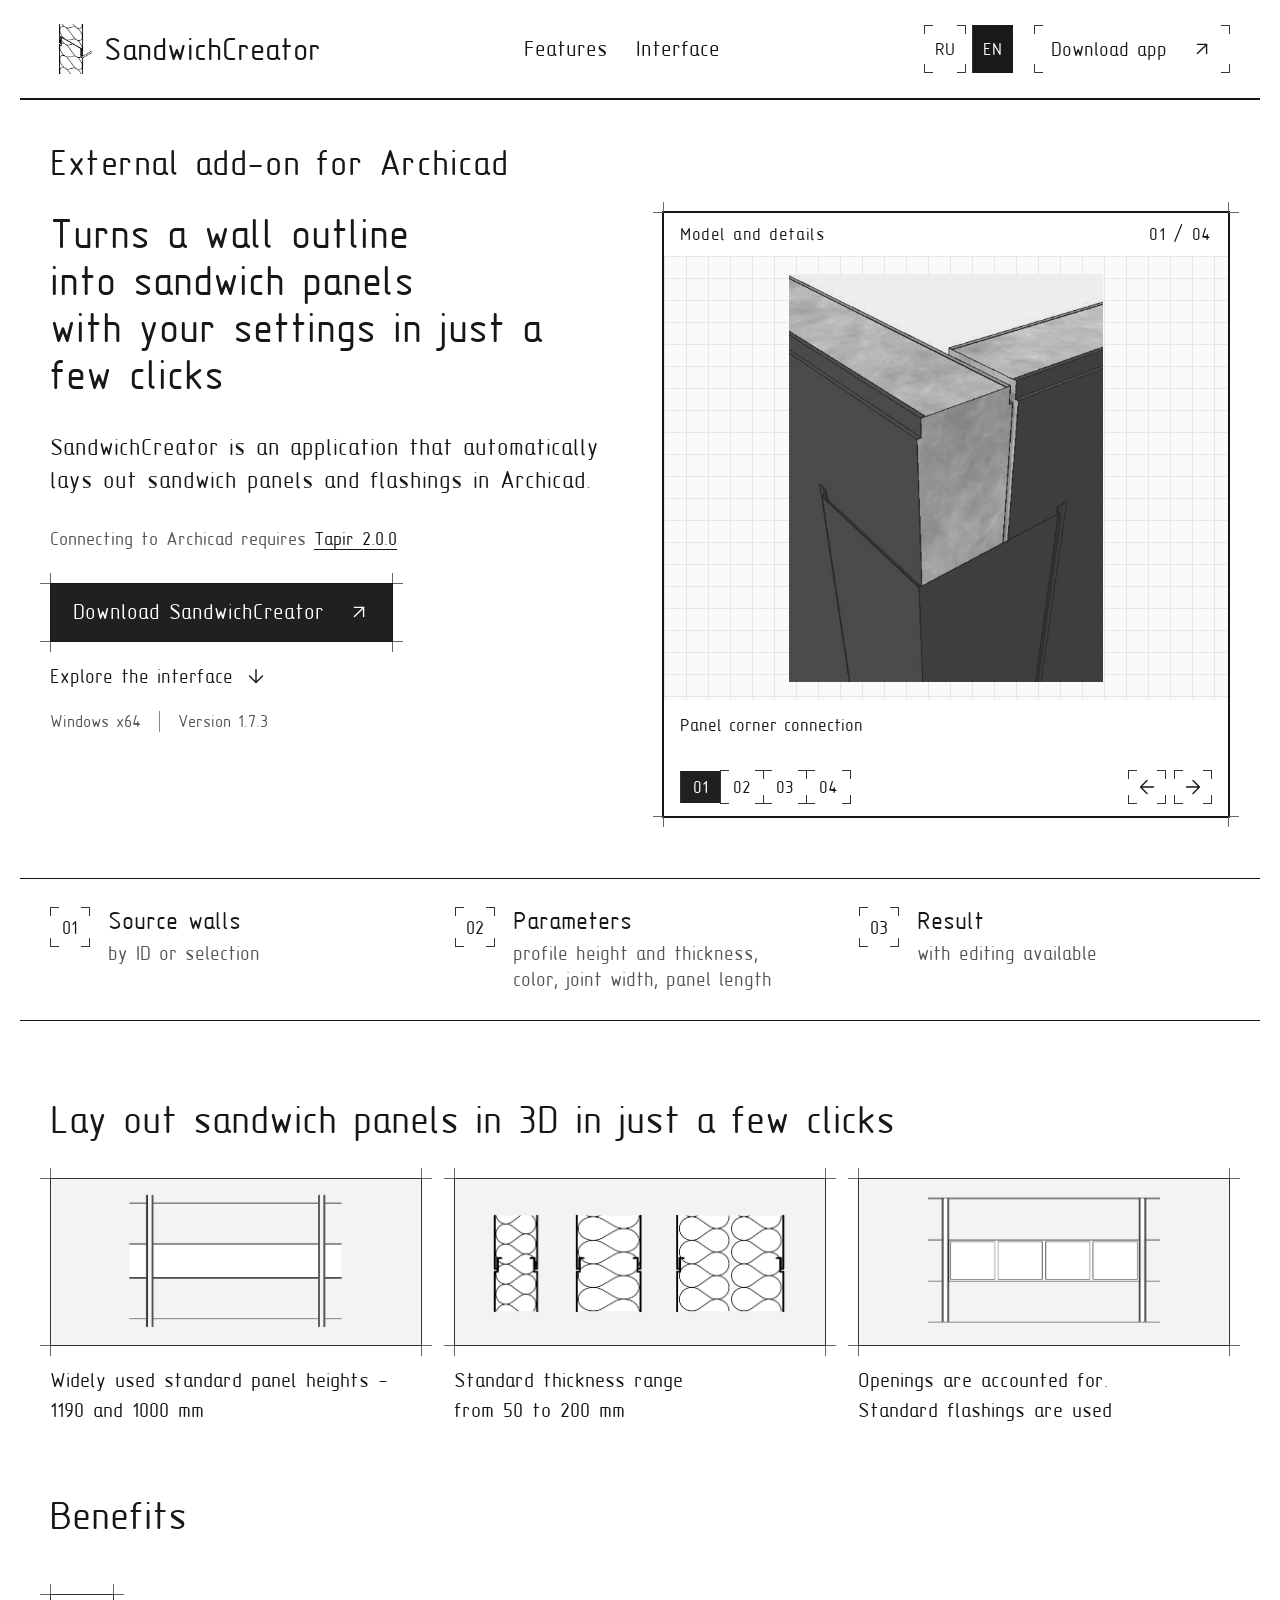
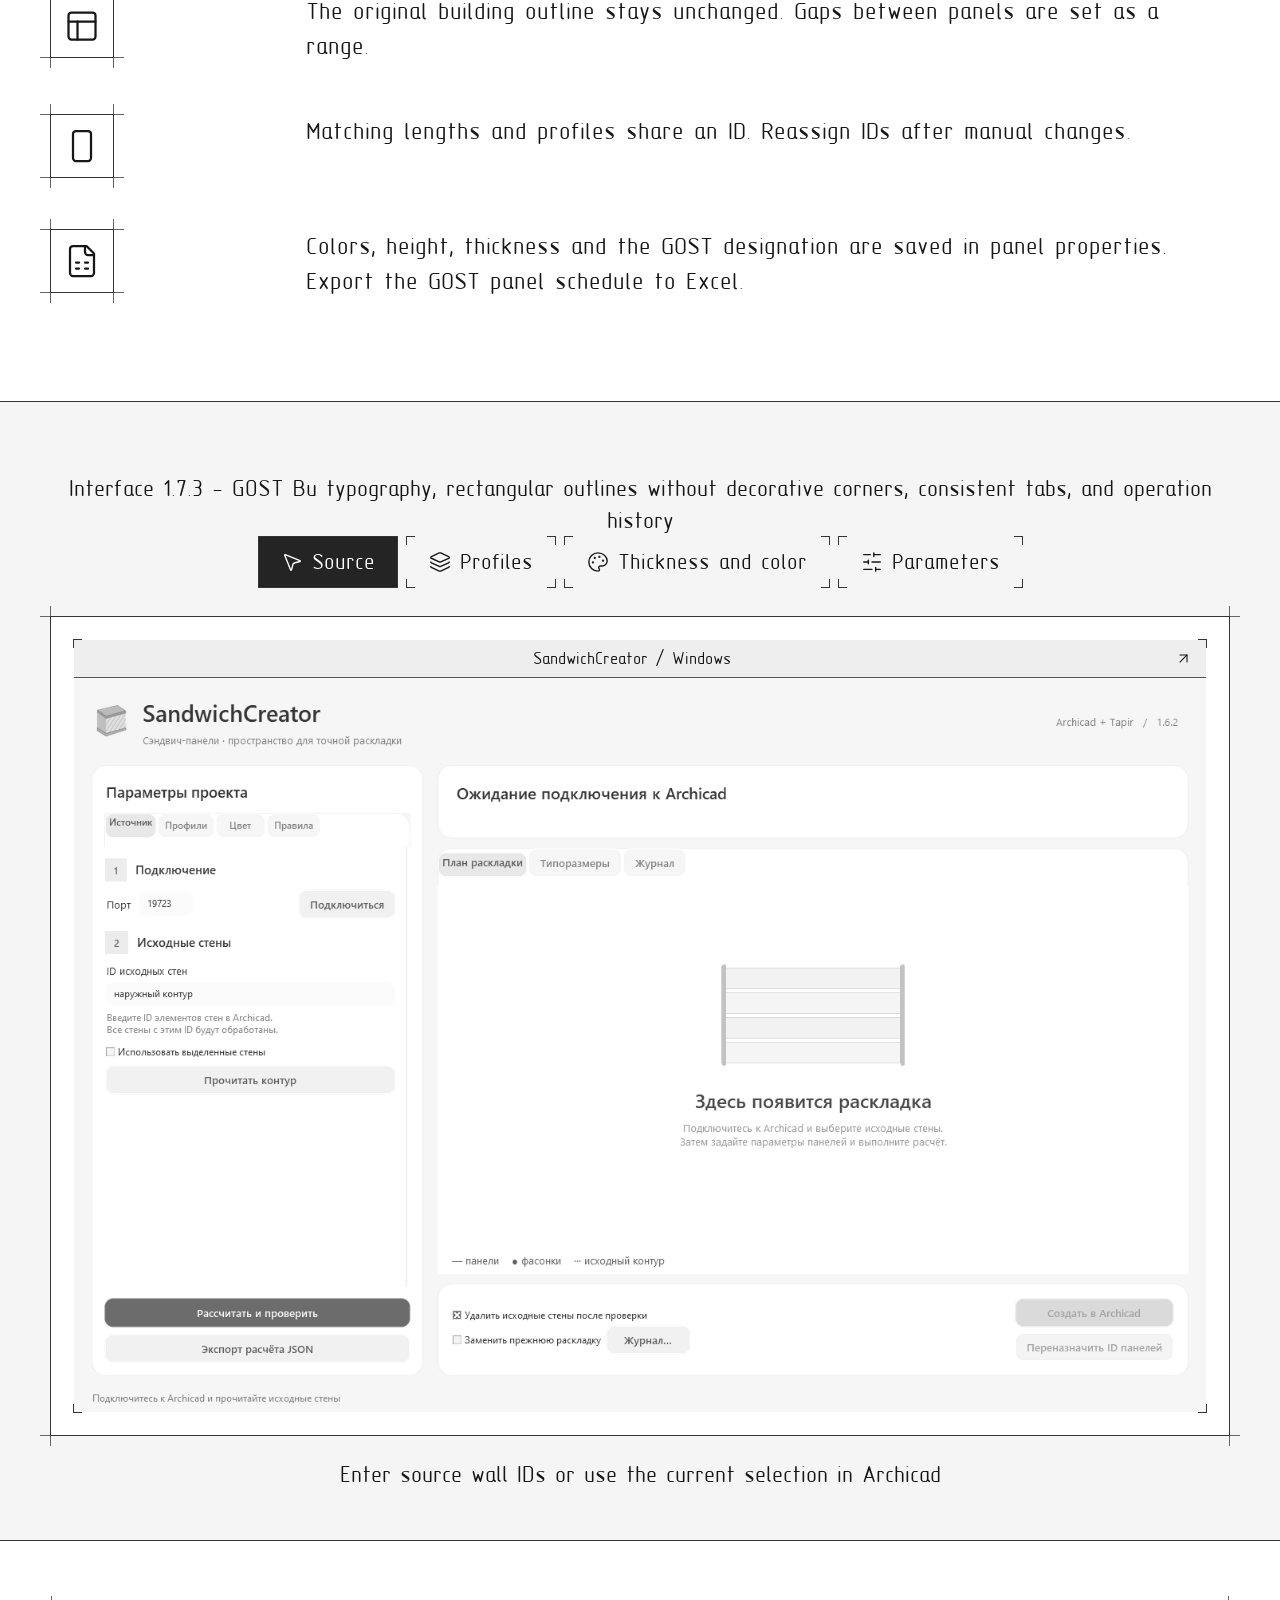
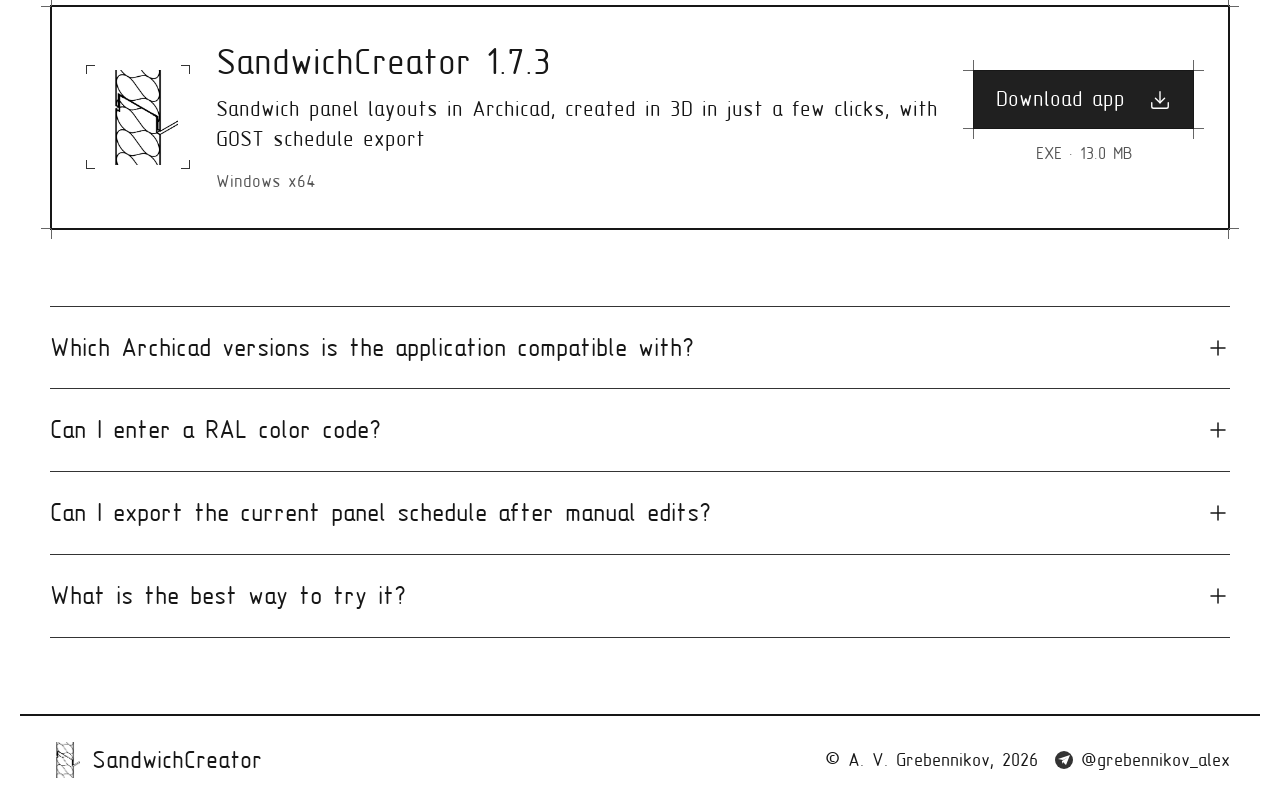
==== docs/en/index.html @ a10b9f52 "Publish bilingual SandwichCreator presentation website" ====
<!doctype html>
<html lang="en-US">
<head>
  <meta charset="UTF-8"><meta name="viewport" content="width=device-width, initial-scale=1">
  <title>Sandwich panel layouts in Archicad, created in 3D in just a few clicks, with GOST schedule export</title>
  <meta name="description" content="SandwichCreator is an external Archicad add-on for 3D sandwich panel and flashing layouts with GOST schedule export. Windows x64, connected through Tapir.">
  <link rel="icon" type="image/jpeg" href="../assets/sc_05.jpg?v=21d371a65170"><link rel="stylesheet" href="../drafting.css?v=9d8e215ee84c">
  <script src="../script.js?v=12b7fde2f2d1" defer></script>
  <!-- Yandex.Metrika counter -->
  <script type="text/javascript">
    if(location.protocol!=='file:'&&!['localhost','127.0.0.1','[::1]'].includes(location.hostname)){
    (function(m,e,t,r,i,k,a){
      m[i]=m[i]||function(){(m[i].a=m[i].a||[]).push(arguments)};
      m[i].l=1*new Date();
      for(var j=0;j<document.scripts.length;j++){if(document.scripts[j].src===r){return;}}
      k=e.createElement(t);a=e.getElementsByTagName(t)[0];k.async=1;k.src=r;a.parentNode.insertBefore(k,a);
    })(window,document,'script','https://mc.yandex.ru/metrika/tag.js?id=114266155','ym');
    ym(114266155,'init',{ssr:true,webvisor:true,clickmap:true,ecommerce:'dataLayer',referrer:document.referrer,url:location.href,accurateTrackBounce:true,trackLinks:true});
    }
  </script>
  <!-- /Yandex.Metrika counter -->

  <!-- BEGIN SEO -->
  <link rel="canonical" href="https://grebennikovalex.github.io/SandwichCreator/en/index.html">
  <link rel="alternate" hreflang="ru" href="https://grebennikovalex.github.io/SandwichCreator/">
  <link rel="alternate" hreflang="en-US" href="https://grebennikovalex.github.io/SandwichCreator/en/index.html">
  <link rel="alternate" hreflang="x-default" href="https://grebennikovalex.github.io/SandwichCreator/">
  <meta property="og:type" content="website">
  <meta property="og:site_name" content="SandwichCreator">
  <meta property="og:title" content="Sandwich panel layouts in Archicad, created in 3D in just a few clicks, with GOST schedule export">
  <meta property="og:description" content="SandwichCreator is an external Archicad add-on for 3D sandwich panel and flashing layouts with GOST schedule export. Windows x64, connected through Tapir.">
  <meta property="og:url" content="https://grebennikovalex.github.io/SandwichCreator/en/index.html">
  <meta property="og:locale" content="en_US">
  <meta property="og:locale:alternate" content="ru_RU">
  <meta property="og:image" content="https://grebennikovalex.github.io/SandwichCreator/assets/interface-source.png">
  <meta property="og:image:alt" content="SandwichCreator interface">
  <meta name="twitter:card" content="summary_large_image">
  <meta name="twitter:title" content="Sandwich panel layouts in Archicad, created in 3D in just a few clicks, with GOST schedule export">
  <meta name="twitter:description" content="SandwichCreator is an external Archicad add-on for 3D sandwich panel and flashing layouts with GOST schedule export. Windows x64, connected through Tapir.">
  <meta name="twitter:image" content="https://grebennikovalex.github.io/SandwichCreator/assets/interface-source.png">
  <meta name="twitter:image:alt" content="SandwichCreator interface">
  <script type="application/ld+json">
{
  "@context": "https://schema.org",
  "@type": "SoftwareApplication",
  "@id": "https://grebennikovalex.github.io/SandwichCreator/#software",
  "name": "SandwichCreator",
  "description": "SandwichCreator is an external Archicad add-on for 3D sandwich panel and flashing layouts with GOST schedule export. Windows x64, connected through Tapir.",
  "url": "https://grebennikovalex.github.io/SandwichCreator/en/index.html",
  "inLanguage": "en-US",
  "applicationCategory": "DesignApplication",
  "operatingSystem": "Windows x64",
  "softwareVersion": "1.7.3",
  "downloadUrl": "https://grebennikovalex.github.io/SandwichCreator/downloads/SandwichCreator-1.7.3.exe",
  "image": "https://grebennikovalex.github.io/SandwichCreator/assets/sc_05.jpg?v=21d371a65170",
  "author": {
    "@type": "Person",
    "name": "A. V. Grebennikov",
    "url": "https://t.me/grebennikov_alex"
  },
  "softwareRequirements": "Archicad 27; Tapir 2.0.0"
}
  </script>
  <!-- END SEO -->
</head>
<body>
  <noscript><div><img src="https://mc.yandex.ru/watch/114266155" style="position:absolute;left:-9999px" alt=""></div></noscript>
  <header class="header container">
    <a class="brand" href="#home" aria-label="SandwichCreator - back to top"><img src="../assets/sc_05.jpg?v=21d371a65170" width="42" height="42" alt=""><span>SandwichCreator</span></a>
    <nav aria-label="Main navigation"><a href="#features">Features</a><a href="#interface">Interface</a></nav>
    <div class="header-actions"><div class="language-switch" role="group" aria-label="Site language"><a href="../index.html" lang="ru" hreflang="ru" aria-label="Russian">RU</a><a href="index.html" lang="en" hreflang="en" aria-current="page" aria-label="English">EN</a></div><a class="button small secondary header-download" href="#download">Download app <svg aria-hidden="true" focusable="false"
  class="lucide lucide-arrow-up-right"
  xmlns="http://www.w3.org/2000/svg"
  width="24"
  height="24"
  viewBox="0 0 24 24"
  fill="none"
  stroke="currentColor"
  stroke-width="2"
  stroke-linecap="round"
  stroke-linejoin="round"
>
  <path d="M7 7h10v10" />
  <path d="M7 17 17 7" />
</svg></a></div>
  </header>
  <main>
    <section class="hero container" id="home">
      <p class="hero-category">External add-on for Archicad</p>
      <div class="hero-copy">
        <h1>Turns a wall outline<br class="desktop-break"> into sandwich panels<br class="desktop-break"> with your settings in just a few clicks</h1>
        <p class="hero-text">SandwichCreator is an application that automatically lays out sandwich panels and flashings in Archicad.</p>
        <p class="setup-note">Connecting to Archicad requires <a href="https://github.com/ENZYME-APD/tapir-archicad-automation/releases/tag/2.0.0" target="_blank" rel="noopener noreferrer">Tapir 2.0.0</a></p>
        <div class="hero-actions"><a class="button primary" href="#download">Download SandwichCreator <svg aria-hidden="true" focusable="false"
  class="lucide lucide-arrow-up-right"
  xmlns="http://www.w3.org/2000/svg"
  width="24"
  height="24"
  viewBox="0 0 24 24"
  fill="none"
  stroke="currentColor"
  stroke-width="2"
  stroke-linecap="round"
  stroke-linejoin="round"
>
  <path d="M7 7h10v10" />
  <path d="M7 17 17 7" />
</svg></a><a class="text-link" href="#interface">Explore the interface <svg aria-hidden="true" focusable="false"
  class="lucide lucide-arrow-down"
  xmlns="http://www.w3.org/2000/svg"
  width="24"
  height="24"
  viewBox="0 0 24 24"
  fill="none"
  stroke="currentColor"
  stroke-width="2"
  stroke-linecap="round"
  stroke-linejoin="round"
>
  <path d="M12 5v14" />
  <path d="m19 12-7 7-7-7" />
</svg></a></div>
        <div class="hero-details"><span>Windows x64</span><span>Version 1.7.3</span></div>
      </div>
      <section class="project-carousel" id="project-carousel" aria-roledescription="carousel" aria-label="SandwichCreator model and details" tabindex="0">
        <div class="carousel-top"><span>Model and details</span><span id="carousel-count">01 / 04</span></div>
        <figure><div class="carousel-stage"><img id="carousel-image" src="../assets/sc_01.jpg" width="453" height="587" alt="Panel corner connection"></div>
        <figcaption class="carousel-caption" id="carousel-caption" aria-live="polite">Panel corner connection</figcaption></figure>
        <div class="carousel-bottom"><div class="carousel-indicators" role="group" aria-label="Choose an image"><button type="button" data-slide="0" aria-pressed="true" aria-label="Image 1">01</button><button type="button" data-slide="1" aria-pressed="false" aria-label="Image 2">02</button><button type="button" data-slide="2" aria-pressed="false" aria-label="Image 3">03</button><button type="button" data-slide="3" aria-pressed="false" aria-label="Image 4">04</button></div>
        <div class="carousel-arrows"><button type="button" id="carousel-prev" aria-label="Previous image"><svg class="lucide lucide-arrow-left" xmlns="http://www.w3.org/2000/svg" viewBox="0 0 24 24" fill="none" stroke="currentColor" stroke-linecap="round" stroke-linejoin="round" aria-hidden="true"><path d="M19 12H5m7 7-7-7 7-7"/></svg></button><button type="button" id="carousel-next" aria-label="Next image"><svg class="lucide lucide-arrow-right" xmlns="http://www.w3.org/2000/svg" viewBox="0 0 24 24" fill="none" stroke="currentColor" stroke-linecap="round" stroke-linejoin="round" aria-hidden="true"><path d="M5 12h14m-7-7 7 7-7 7"/></svg></button></div></div>
      </section>
    </section>
    <section class="workflow container" aria-label="Three steps">
      <div><span class="step-number">01</span><div><h3>Source walls</h3><p>by ID or selection</p></div></div><div><span class="step-number">02</span><div><h3>Parameters</h3><p>profile height and thickness,<br>color, joint width, panel length</p></div></div><div><span class="step-number">03</span><div><h3>Result</h3><p>with editing available</p></div></div>
    </section>
    <section class="features container section" id="features">
      <div class="section-heading"><h2>Lay out sandwich panels in 3D in just a few clicks</h2></div>
      <div class="feature-grid">
        <article class="feature"><div class="feature-art feature-image" aria-hidden="true"><img src="../assets/sc_07.jpg" width="1005" height="663" alt="" loading="lazy"></div><p>Widely used standard panel heights - 1190 and 1000 mm</p></article>
        <article class="feature"><div class="feature-art feature-image" aria-hidden="true"><img src="../assets/sc_06.jpg?v=5594e55ec12f" width="1442" height="605" alt="" loading="lazy"></div><p>Standard thickness range<br>from 50 to 200 mm</p></article>
        <article class="feature"><div class="feature-art feature-image" aria-hidden="true"><img src="../assets/sc_08.jpg" width="1043" height="656" alt="" loading="lazy"></div><p>Openings are accounted for.<br>Standard flashings are used</p></article>
      </div>
    </section>
    <section class="benefits container section" aria-labelledby="benefits-title">
      <h2 id="benefits-title">Benefits</h2>
      <div class="detail-rows"><div><span class="benefit-icon"><svg aria-hidden="true" focusable="false"
  class="lucide lucide-panels-top-left"
  xmlns="http://www.w3.org/2000/svg"
  width="24"
  height="24"
  viewBox="0 0 24 24"
  fill="none"
  stroke="currentColor"
  stroke-width="2"
  stroke-linecap="round"
  stroke-linejoin="round"
>
  <rect width="18" height="18" x="3" y="3" rx="2" />
  <path d="M3 9h18" />
  <path d="M9 21V9" />
</svg></span><p>The original building outline stays unchanged. Gaps between panels are set as a range.</p></div><div><span class="benefit-icon"><svg aria-hidden="true" focusable="false"
  class="lucide lucide-rectangle-vertical"
  xmlns="http://www.w3.org/2000/svg"
  width="24"
  height="24"
  viewBox="0 0 24 24"
  fill="none"
  stroke="currentColor"
  stroke-width="2"
  stroke-linecap="round"
  stroke-linejoin="round"
>
  <rect width="12" height="20" x="6" y="2" rx="2" />
</svg></span><p>Matching lengths and profiles share an ID. Reassign IDs after manual changes.</p></div><div><span class="benefit-icon"><svg aria-hidden="true" focusable="false"
  class="lucide lucide-file-spreadsheet"
  xmlns="http://www.w3.org/2000/svg"
  width="24"
  height="24"
  viewBox="0 0 24 24"
  fill="none"
  stroke="currentColor"
  stroke-width="2"
  stroke-linecap="round"
  stroke-linejoin="round"
>
  <path d="M15 2H6a2 2 0 0 0-2 2v16a2 2 0 0 0 2 2h12a2 2 0 0 0 2-2V7Z" />
  <path d="M14 2v4a2 2 0 0 0 2 2h4" />
  <path d="M8 13h2" />
  <path d="M14 13h2" />
  <path d="M8 17h2" />
  <path d="M14 17h2" />
</svg></span><p>Colors, height, thickness and the GOST designation are saved in panel properties. Export the GOST panel schedule to Excel.</p></div></div>
    </section>
    <section class="interface-section section" id="interface" aria-label="Application interface"><div class="container">
      <p class="screen-caption release-note">Interface 1.7.3 - GOST Bu typography, rectangular outlines without decorative corners, consistent tabs, and operation history</p>
      <div class="screen-tabs" role="tablist" aria-label="Interface sections"><button id="tab-source" role="tab" aria-selected="true" aria-controls="screen-panel" data-screen="source" class="selected"><svg aria-hidden="true" focusable="false"
  class="lucide lucide-mouse-pointer-2"
  xmlns="http://www.w3.org/2000/svg"
  width="24"
  height="24"
  viewBox="0 0 24 24"
  fill="none"
  stroke="currentColor"
  stroke-width="2"
  stroke-linecap="round"
  stroke-linejoin="round"
>
  <path d="M4.037 4.688a.495.495 0 0 1 .651-.651l16 6.5a.5.5 0 0 1-.063.947l-6.124 1.58a2 2 0 0 0-1.438 1.435l-1.579 6.126a.5.5 0 0 1-.947.063z" />
</svg> Source</button><button id="tab-profiles" role="tab" aria-selected="false" aria-controls="screen-panel" data-screen="profiles" tabindex="-1"><svg aria-hidden="true" focusable="false"
  class="lucide lucide-layers"
  xmlns="http://www.w3.org/2000/svg"
  width="24"
  height="24"
  viewBox="0 0 24 24"
  fill="none"
  stroke="currentColor"
  stroke-width="2"
  stroke-linecap="round"
  stroke-linejoin="round"
>
  <path d="M12.83 2.18a2 2 0 0 0-1.66 0L2.6 6.08a1 1 0 0 0 0 1.83l8.58 3.91a2 2 0 0 0 1.66 0l8.58-3.9a1 1 0 0 0 0-1.83z" />
  <path d="M2 12a1 1 0 0 0 .58.91l8.6 3.91a2 2 0 0 0 1.65 0l8.58-3.9A1 1 0 0 0 22 12" />
  <path d="M2 17a1 1 0 0 0 .58.91l8.6 3.91a2 2 0 0 0 1.65 0l8.58-3.9A1 1 0 0 0 22 17" />
</svg> Profiles</button><button id="tab-colors" role="tab" aria-selected="false" aria-controls="screen-panel" data-screen="colors" tabindex="-1"><svg aria-hidden="true" focusable="false"
  class="lucide lucide-palette"
  xmlns="http://www.w3.org/2000/svg"
  width="24"
  height="24"
  viewBox="0 0 24 24"
  fill="none"
  stroke="currentColor"
  stroke-width="2"
  stroke-linecap="round"
  stroke-linejoin="round"
>
  <circle cx="13.5" cy="6.5" r=".5" fill="currentColor" />
  <circle cx="17.5" cy="10.5" r=".5" fill="currentColor" />
  <circle cx="8.5" cy="7.5" r=".5" fill="currentColor" />
  <circle cx="6.5" cy="12.5" r=".5" fill="currentColor" />
  <path d="M12 2C6.5 2 2 6.5 2 12s4.5 10 10 10c.926 0 1.648-.746 1.648-1.688 0-.437-.18-.835-.437-1.125-.29-.289-.438-.652-.438-1.125a1.64 1.64 0 0 1 1.668-1.668h1.996c3.051 0 5.555-2.503 5.555-5.554C21.965 6.012 17.461 2 12 2z" />
</svg> Thickness and color</button><button id="tab-rules" role="tab" aria-selected="false" aria-controls="screen-panel" data-screen="rules" tabindex="-1"><svg aria-hidden="true" focusable="false"
  class="lucide lucide-sliders-horizontal"
  xmlns="http://www.w3.org/2000/svg"
  width="24"
  height="24"
  viewBox="0 0 24 24"
  fill="none"
  stroke="currentColor"
  stroke-width="2"
  stroke-linecap="round"
  stroke-linejoin="round"
>
  <line x1="21" x2="14" y1="4" y2="4" />
  <line x1="10" x2="3" y1="4" y2="4" />
  <line x1="21" x2="12" y1="12" y2="12" />
  <line x1="8" x2="3" y1="12" y2="12" />
  <line x1="21" x2="16" y1="20" y2="20" />
  <line x1="12" x2="3" y1="20" y2="20" />
  <line x1="14" x2="14" y1="2" y2="6" />
  <line x1="8" x2="8" y1="10" y2="14" />
  <line x1="16" x2="16" y1="18" y2="22" />
</svg> Parameters</button></div>
      <div class="screen-stage" id="screen-panel" role="tabpanel" aria-labelledby="tab-source"><div class="screen-window"><div class="window-bar"><span><i></i><i></i><i></i></span><span>SandwichCreator / Windows</span><svg aria-hidden="true" focusable="false"
  class="lucide lucide-arrow-up-right"
  xmlns="http://www.w3.org/2000/svg"
  width="24"
  height="24"
  viewBox="0 0 24 24"
  fill="none"
  stroke="currentColor"
  stroke-width="2"
  stroke-linecap="round"
  stroke-linejoin="round"
>
  <path d="M7 7h10v10" />
  <path d="M7 17 17 7" />
</svg></div><img id="interface-image" src="../assets/interface-source.png" width="1420" height="920" alt="SandwichCreator interface: selecting source walls by ID or selection" loading="lazy"></div></div>
      <p class="screen-caption" id="screen-caption">Enter source wall IDs or use the current selection in Archicad</p>
    </div></section>
<section class="container download-section" id="download"><div class="download-card"><div class="download-icon" aria-hidden="true"><img src="../assets/sc_05.jpg?v=21d371a65170" width="88" height="88" alt=""></div><div class="download-copy"><h2>SandwichCreator 1.7.3</h2><p class="download-description">Sandwich panel layouts in Archicad, created in 3D in just a few clicks, with GOST schedule export</p><p>Windows x64</p></div><div class="download-action"><a class="button primary" href="../downloads/SandwichCreator-1.7.3.exe" download>Download app <svg aria-hidden="true" focusable="false"
  class="lucide lucide-download"
  xmlns="http://www.w3.org/2000/svg"
  width="24"
  height="24"
  viewBox="0 0 24 24"
  fill="none"
  stroke="currentColor"
  stroke-width="2"
  stroke-linecap="round"
  stroke-linejoin="round"
>
  <path d="M21 15v4a2 2 0 0 1-2 2H5a2 2 0 0 1-2-2v-4" />
  <polyline points="7 10 12 15 17 10" />
  <line x1="12" x2="12" y1="15" y2="3" />
</svg></a><span>EXE · 13.0 MB</span></div></div></section>
    <section class="faq container section" aria-label="Frequently asked questions"><div class="faq-list"><details><summary>Which Archicad versions is the application compatible with?<svg aria-hidden="true" focusable="false"
  class="lucide lucide-plus"
  xmlns="http://www.w3.org/2000/svg"
  width="24"
  height="24"
  viewBox="0 0 24 24"
  fill="none"
  stroke="currentColor"
  stroke-width="2"
  stroke-linecap="round"
  stroke-linejoin="round"
>
  <path d="M5 12h14" />
  <path d="M12 5v14" />
</svg></summary><p>The application works with Archicad 27 and Tapir 2.0.0. Compatibility with other versions has not been tested.</p></details><details><summary>Can I enter a RAL color code?<svg aria-hidden="true" focusable="false"
  class="lucide lucide-plus"
  xmlns="http://www.w3.org/2000/svg"
  width="24"
  height="24"
  viewBox="0 0 24 24"
  fill="none"
  stroke="currentColor"
  stroke-width="2"
  stroke-linecap="round"
  stroke-linejoin="round"
>
  <path d="M5 12h14" />
  <path d="M12 5v14" />
</svg></summary><p>Yes. Choose from 15 suggested colors or enter a code from the built-in RAL Classic catalog. On-screen color swatches are approximate.</p></details><details><summary>Can I export the current panel schedule after manual edits?<svg aria-hidden="true" focusable="false"
  class="lucide lucide-plus"
  xmlns="http://www.w3.org/2000/svg"
  width="24"
  height="24"
  viewBox="0 0 24 24"
  fill="none"
  stroke="currentColor"
  stroke-width="2"
  stroke-linecap="round"
  stroke-linejoin="round"
>
  <path d="M5 12h14" />
  <path d="M12 5v14" />
</svg></summary><p>The panel ID reassignment button checks current profiles and 3D lengths, rounds lengths to the nearest centimeter and groups matching panels.</p></details><details><summary>What is the best way to try it?<svg aria-hidden="true" focusable="false"
  class="lucide lucide-plus"
  xmlns="http://www.w3.org/2000/svg"
  width="24"
  height="24"
  viewBox="0 0 24 24"
  fill="none"
  stroke="currentColor"
  stroke-width="2"
  stroke-linecap="round"
  stroke-linejoin="round"
>
  <path d="M5 12h14" />
  <path d="M12 5v14" />
</svg></summary><p>Save your source project and try a small part of the plan first. Before creating elements, check the preview layout, wall heights, and panel size table. You can turn off source wall deletion in the app.</p></details></div></section>
  </main>
  <footer class="footer container"><a class="brand" href="#home"><img src="../assets/sc_05.jpg?v=21d371a65170" width="30" height="30" alt=""><span>SandwichCreator</span></a><div class="developer-credit"><span>© A. V. Grebennikov, 2026</span><a href="https://t.me/grebennikov_alex" target="_blank" rel="noopener noreferrer" aria-label="Developer on Telegram: @grebennikov_alex"><svg class="telegram-icon" xmlns="http://www.w3.org/2000/svg" viewBox="0 0 20 20" width="20" height="20" aria-hidden="true" focusable="false"><circle cx="10" cy="10" r="9" fill="currentColor"/><path d="m4 9 12-4-4 10-3-3-1 2v-3l6-4-5 3Z" fill="#fff"/></svg>@grebennikov_alex</a></div></footer>
</body>
</html>
---- docs/drafting.css ----
@font-face{font-family:'GOST Bu';src:local('GOST Type BU'),url('assets/fonts/gost-type-bu.ttf') format('truetype');font-weight:400;font-style:normal;font-display:swap}
:root{--bg:#fff;--ink:#171717;--muted:#545454;--line:#343434;--light:#e5e5e5;--paper:#f7f7f7;font-family:'GOST Bu',Arial,sans-serif;font-size:22px;color:var(--ink);background:var(--bg);font-synthesis:none;scroll-behavior:smooth}
*{box-sizing:border-box;border-radius:0;scrollbar-color:#666 #eee;scrollbar-width:thin}
body{margin:0}h1,h2,h3,p,figure{margin:0}h1,h2,h3{font-weight:400;line-height:1.12}h1{font-size:44px}h2{font-size:40px}h3{font-size:26px}p{line-height:1.45}
a{color:inherit;text-decoration:none}button{font:inherit;color:inherit;cursor:pointer;background:#fff;border:1px solid var(--line)}
button,a,summary{-webkit-tap-highlight-color:transparent}button:focus-visible,a:focus-visible,summary:focus-visible,[tabindex]:focus-visible{outline:2px solid #111;outline-offset:5px}
img{max-width:100%;height:auto;filter:grayscale(1)}button:disabled{cursor:default}
.container{max-width:1240px;margin-inline:auto;padding-inline:30px}.section{padding-block:76px}section[id]{scroll-margin-top:28px}
.lucide{width:22px;height:22px;flex-shrink:0;vertical-align:middle;stroke-width:1.5}
.header{padding-block:24px;display:flex;align-items:center;justify-content:space-between;gap:28px;border-bottom:2px solid var(--ink)}
.brand{display:inline-flex;align-items:center;gap:12px;font-size:32px;white-space:nowrap}.brand img{object-fit:contain;flex-shrink:0}
.header nav{display:flex;gap:28px;font-size:22px}.header nav a:hover,.text-link:hover{text-decoration:underline;text-underline-offset:5px}
.header-actions{--header-control-height:48px;display:flex;align-items:center;gap:20px}.language-switch{display:inline-flex;border:1px solid var(--line);flex-shrink:0}
.language-switch a{display:inline-flex;align-items:center;justify-content:center;height:var(--header-control-height);padding:7px 10px;font-size:18px;line-height:1}.language-switch a+a{border-left:1px solid var(--line)}.language-switch a[aria-current=page]{background:#191919;color:#fff}.language-switch a:hover{background:#dedede;color:#111}
.header-download{height:var(--header-control-height)}
.button{display:inline-flex;align-items:center;justify-content:center;gap:24px;padding:15px 22px;border:1.5px solid var(--ink);font-size:22px;line-height:1.2}
.button.primary{background:#202020;color:#fff}.button.primary:hover{background:#4b4b4b}.button.secondary{background:#fff}.button.secondary:hover{background:#e5e5e5}.button.small{padding:10px 16px;font-size:20px}
.text-link{display:inline-flex;align-items:center;gap:12px;font-size:20px}
.hero{display:grid;grid-template-columns:1fr 1fr;column-gap:44px;row-gap:28px;align-items:start;padding-block:42px 60px}
.hero-category{grid-column:1/-1;font-size:36px;line-height:1.15;letter-spacing:.015em}.hero-copy{min-width:0}.hero h1{font-size:42px;line-height:1.12;margin-bottom:30px}
.hero-text{font-size:24px;line-height:1.4}.setup-note{margin-top:28px;font-size:19px;line-height:1.5;color:var(--muted)}.setup-note a{text-decoration:underline;text-underline-offset:4px;color:var(--ink)}
.hero-actions{display:flex;flex-wrap:wrap;align-items:center;gap:22px;margin-top:30px}.hero-details{display:flex;flex-wrap:wrap;gap:18px;margin-top:22px;color:var(--muted);font-size:17px}.hero-details span+span{border-left:1px solid #888;padding-left:18px}
.project-carousel{min-width:0;border:2px solid var(--ink);background:#fff}.carousel-top{display:flex;justify-content:space-between;gap:12px;padding:10px 16px;border-bottom:1px solid var(--line);font-size:18px;letter-spacing:.03em}
.carousel-stage{height:444px;display:flex;align-items:center;justify-content:center;padding:18px;background-color:#fafafa;background-image:linear-gradient(#e7e7e7 1px,transparent 1px),linear-gradient(90deg,#e7e7e7 1px,transparent 1px);background-size:22px 22px}.carousel-stage img{display:block;width:100%;height:100%;object-fit:contain}
.carousel-bottom{display:flex;align-items:center;justify-content:space-between;gap:12px;padding:12px 16px;border-top:1px solid var(--line)}.carousel-indicators{display:flex;gap:0}
.carousel-indicators button{border:0;border-right:1px solid var(--line);padding:7px 12px;font-size:18px;line-height:1}.carousel-indicators button:first-child{border-left:1px solid var(--line)}.carousel-indicators button[aria-pressed=true]{background:#202020;color:#fff}
.carousel-arrows{display:flex;gap:8px}.carousel-arrows button{display:grid;place-items:center;width:38px;height:34px}.carousel-arrows button:hover{background:#e4e4e4}.carousel-caption{min-height:57px;padding:12px 16px 14px;font-size:18px;line-height:1.35;border-top:1px solid var(--line)}
.workflow{display:grid;grid-template-columns:repeat(3,minmax(0,1fr));gap:34px;align-items:start;padding-block:28px;border-block:1.5px solid var(--ink)}.workflow>div{display:flex;align-items:flex-start;gap:18px}
.step-number{width:40px;height:40px;display:grid;place-items:center;flex-shrink:0;border:1px solid var(--line);font-size:19px}.workflow h3{font-size:25px;margin-bottom:5px}.workflow p{font-size:20px;line-height:1.3;color:var(--muted)}
.section-heading{margin-bottom:36px}.features{padding-bottom:44px}.features h2{max-width:960px}.feature-grid{display:grid;grid-template-columns:repeat(3,minmax(0,1fr));gap:32px}
.feature-art{height:168px;border:1.5px solid var(--line);position:relative;overflow:hidden;margin-bottom:20px;background:#f3f3f3}.feature p{font-size:21px;line-height:1.4}
.layers{display:flex;align-items:center;justify-content:center;flex-direction:column;gap:5px}.layers i{width:150px;height:24px;background:#fff;border:1.5px solid #333}.layers i:nth-child(2){background:#bcbcbc}.layers span{position:absolute;right:14px;bottom:10px;font-size:17px;color:#555}
.dimension{display:flex;align-items:center;justify-content:center;gap:14px;font-size:18px;color:#444}.dimension>div{width:108px;height:72px;background:repeating-linear-gradient(45deg,transparent,transparent 5px,#aaa 5px,#aaa 6px);border-block:6px solid #555}
.opening{display:grid;place-items:center}.opening i{width:174px;height:98px;border:2px solid #333;background:repeating-linear-gradient(0deg,#ddd,#ddd 22px,#555 22px,#555 23px)}.opening span{position:absolute;inset:60px auto auto 46%;width:51px;height:38px;background:#fff;border:2px solid #333}
.benefits{padding-top:24px}.detail-rows{margin-top:30px;border-top:1px solid var(--line)}.detail-rows>div{display:grid;grid-template-columns:64px minmax(0,1fr);column-gap:192px;align-items:start;padding:25px 0;border-bottom:1px solid var(--line)}
.benefit-icon{width:64px;height:64px;display:grid;place-items:center;border:1.5px solid var(--line);background:#fff}.benefit-icon .lucide{width:36px;height:36px}.detail-rows p{font-size:24px;line-height:1.45}
.interface-section{border-block:1.5px solid var(--line);background:#f5f5f5;padding-block:48px}.screen-tabs{display:flex;justify-content:center;gap:0;margin-bottom:28px;flex-wrap:wrap}
.screen-tabs button{display:inline-flex;align-items:center;gap:9px;padding:11px 22px;font-size:22px;border:1px solid var(--line);margin-left:-1px}.screen-tabs button.selected{background:#242424;color:#fff}.screen-tabs button:hover:not(.selected){background:#ddd}
.screen-stage{padding:22px;border:1.5px solid var(--line);background:#fff}.screen-window{border:1px solid #555;background:#fff;overflow:hidden}.window-bar{display:flex;align-items:center;justify-content:space-between;gap:12px;padding:8px 14px;border-bottom:1px solid #555;font-size:17px;background:#eee}.window-bar i{display:none}.window-bar .lucide{width:17px;height:17px}
.screen-window img{display:block;width:100%}.screen-caption{font-size:23px;line-height:1.4;text-align:center;margin-top:22px;min-height:34px}.screen-language-note{font-size:17px;text-align:center;color:var(--muted);margin-top:10px}
.download-section{padding-top:64px}.download-card{display:flex;align-items:center;gap:26px;border:2px solid var(--ink);padding:34px;background:#fff}.download-icon{display:grid;place-items:center;width:104px;height:104px;flex-shrink:0;border:1px solid var(--line);background:#f5f5f5}.download-icon img{width:80px}
.download-copy{flex:1;min-width:0}.download-copy h2{font-size:37px;margin-bottom:12px}.download-description{font-size:22px;line-height:1.35;margin-bottom:14px}.download-copy>p:last-child{font-size:18px;color:var(--muted)}.download-action{display:flex;flex-direction:column;align-items:center;gap:14px;flex-shrink:0}.download-action>span{font-size:17px;color:var(--muted)}
.faq{display:block}.faq-list{width:100%}.faq-list details{border-bottom:1px solid var(--line)}.faq-list details:first-child{border-top:1px solid var(--line)}summary{list-style:none;display:flex;align-items:center;justify-content:space-between;gap:24px;cursor:pointer;font-size:26px;line-height:1.3;padding:24px 0}summary::-webkit-details-marker{display:none}summary .lucide{width:24px;height:24px}details[open] summary .lucide{transform:rotate(45deg)}details p{padding:0 44px 25px 0;font-size:23px;line-height:1.5;color:var(--muted)}
.footer{border-top:2px solid var(--ink);padding-block:26px;display:flex;align-items:center;justify-content:space-between;gap:25px;flex-wrap:wrap}.footer .brand{font-size:25px}.developer-credit{display:flex;align-items:center;gap:16px;white-space:nowrap;font-size:19px}.developer-credit a{display:inline-flex;align-items:center;gap:7px}.developer-credit a:hover{text-decoration:underline;text-underline-offset:4px}.telegram-icon{color:#333;flex-shrink:0}
@media(max-width:1050px){.header-download{display:none}.header nav{gap:20px}.header-actions{gap:14px}.hero{gap:28px}.hero h1{font-size:36px}.hero-text{font-size:22px}.hero-actions{gap:18px}.workflow{gap:22px}.workflow h3{font-size:23px}.workflow p{font-size:19px}.download-card{flex-wrap:wrap}.download-copy{flex-basis:calc(100% - 140px)}.download-action{margin-left:auto}.feature-grid{gap:22px}.dimension{gap:10px}.dimension>div{width:88px}.container{padding-inline:28px}.carousel-stage{height:420px}}
@media(max-width:700px){.container{padding-inline:22px}.header{padding-block:18px;gap:12px}.header nav{display:none}.brand{font-size:27px;gap:8px}.brand img{width:34px;height:34px}.language-switch a{font-size:17px;padding:7px 8px}.hero{grid-template-columns:1fr;padding-top:28px;padding-bottom:40px;gap:28px}.hero-category{font-size:30px}.hero h1{font-size:36px;margin-bottom:26px}.hero-text{font-size:23px}.hero-actions{gap:20px}.hero-details{font-size:17px}.setup-note{font-size:19px}.carousel-stage{height:420px;padding:16px}.carousel-top{font-size:17px}.workflow{grid-template-columns:1fr;gap:25px}.workflow h3{font-size:26px}.workflow p{font-size:21px}.section{padding-block:52px}h2{font-size:34px}.section-heading{margin-bottom:28px}.feature-grid{grid-template-columns:1fr;gap:30px}.feature-art{height:170px;margin-bottom:16px}.feature p{font-size:23px}.features{padding-bottom:30px}.benefits{padding-top:18px}.detail-rows>div{grid-template-columns:56px minmax(0,1fr);gap:22px;padding:23px 0}.benefit-icon{width:56px;height:56px}.benefit-icon .lucide{width:32px;height:32px}.detail-rows p{font-size:22px}.screen-tabs{justify-content:flex-start;row-gap:8px}.screen-tabs button{font-size:20px;padding:10px 13px}.screen-stage{padding:10px}.window-bar{font-size:15px;padding:7px 10px}.screen-caption{font-size:22px;text-align:left}.screen-language-note{text-align:left;font-size:17px}.download-section{padding-top:40px}.download-card{flex-direction:column;align-items:flex-start;padding:25px;gap:24px}.download-copy{flex-basis:auto}.download-copy h2{font-size:34px}.download-description{font-size:22px}.download-icon{width:76px;height:76px}.download-icon img{width:60px}.download-action{width:100%;margin:0;align-items:stretch}.download-action>span{text-align:center}.download-action .button{width:100%}summary{font-size:24px;padding:22px 0}details p{font-size:22px;padding-right:0}.footer .brand{flex-basis:100%;font-size:26px}.developer-credit{font-size:16px;gap:10px}.developer-credit a{gap:5px}.developer-credit .telegram-icon{width:18px;height:18px}.desktop-break{display:none}}
@media(max-width:360px){.brand{font-size:24px}.brand img{width:29px;height:29px}.header{gap:8px}.language-switch a{padding:7px 6px}.hero h1{font-size:32px}.hero-category{font-size:28px}.carousel-stage{height:370px}.carousel-top{padding:10px;font-size:16px}.carousel-bottom{padding:10px;gap:8px}.carousel-indicators button{padding:7px 10px}.carousel-arrows{gap:6px}.carousel-arrows button{width:33px}.developer-credit{font-size:14px;gap:8px}.developer-credit .telegram-icon{width:16px;height:16px}}
@media(prefers-reduced-motion:reduce){:root{scroll-behavior:auto}}

/* White controls are marked by four drafting corners instead of full borders. */
.language-switch{border-color:transparent;gap:6px}
.language-switch a{border:1px solid transparent}
.screen-tabs{gap:8px}.screen-tabs button{margin-left:0}
:is(.button.secondary,.carousel-arrows button,.carousel-indicators button:not([aria-pressed=true]),.screen-tabs button:not(.selected),.language-switch a:not([aria-current=page]),.step-number,.screen-window,.download-icon){
 position:relative;border-color:transparent;--corner-length:9px;--corner-stroke:1px;
}
:is(.button.secondary,.carousel-arrows button,.carousel-indicators button:not([aria-pressed=true]),.screen-tabs button:not(.selected),.language-switch a:not([aria-current=page]),.step-number,.screen-window,.download-icon)::after{
 content:"";position:absolute;inset:-1px;pointer-events:none;
 background:
 linear-gradient(var(--line),var(--line)) left top/var(--corner-length) var(--corner-stroke) no-repeat,
 linear-gradient(var(--line),var(--line)) left top/var(--corner-stroke) var(--corner-length) no-repeat,
 linear-gradient(var(--line),var(--line)) right top/var(--corner-length) var(--corner-stroke) no-repeat,
 linear-gradient(var(--line),var(--line)) right top/var(--corner-stroke) var(--corner-length) no-repeat,
 linear-gradient(var(--line),var(--line)) left bottom/var(--corner-length) var(--corner-stroke) no-repeat,
 linear-gradient(var(--line),var(--line)) left bottom/var(--corner-stroke) var(--corner-length) no-repeat,
 linear-gradient(var(--line),var(--line)) right bottom/var(--corner-length) var(--corner-stroke) no-repeat,
 linear-gradient(var(--line),var(--line)) right bottom/var(--corner-stroke) var(--corner-length) no-repeat;
}
:is(.button.secondary,.carousel-arrows button,.carousel-indicators button:not([aria-pressed=true]),.screen-tabs button:not(.selected),.language-switch a:not([aria-current=page])):focus-visible{
 outline:none;--corner-length:12px;--corner-stroke:2px;background-color:#e5e5e5;
}
.download-icon{background:transparent}

/* White and transparent frames share the corner treatment. */
:is(.step-number,.screen-window,.download-icon){--corner-length:15px;--corner-stroke:1px}
:is(.step-number,.screen-window,.download-icon)::after{inset:0;z-index:1}
.detail-rows,.detail-rows>div,.carousel-top,.carousel-bottom,.carousel-caption{border-color:transparent}
.screen-window{overflow:visible}
.screen-tabs button:not(.selected),.screen-tabs button:hover:not(.selected){background:transparent}
.project-carousel:focus-visible{outline:2px solid var(--ink);outline-offset:4px}

/* Fine extension lines continue beyond each corner of the heavier frames. */
:is(.project-carousel,.benefit-icon,.screen-stage,.download-card,.feature-art,.button.primary){
 position:relative;--frame-inline:0px;--tail-length:10px;--tail-stroke:1px;--tail-offset:1px;
}
.feature-art{overflow:visible}
:is(.project-carousel,.benefit-icon,.screen-stage,.download-card,.feature-art,.button.primary)::before{
 content:"";position:absolute;pointer-events:none;z-index:2;
 inset-block:calc(0px - var(--tail-length) - var(--tail-offset));
 inset-inline:calc(var(--frame-inline) - var(--tail-length) - var(--tail-offset));
 background:
 linear-gradient(#666,#666) left var(--tail-length) top/var(--tail-stroke) var(--tail-length) no-repeat,
 linear-gradient(#666,#666) left top var(--tail-length)/var(--tail-length) var(--tail-stroke) no-repeat,
 linear-gradient(#666,#666) right var(--tail-length) top/var(--tail-stroke) var(--tail-length) no-repeat,
 linear-gradient(#666,#666) right top var(--tail-length)/var(--tail-length) var(--tail-stroke) no-repeat,
 linear-gradient(#666,#666) left var(--tail-length) bottom/var(--tail-stroke) var(--tail-length) no-repeat,
 linear-gradient(#666,#666) left bottom var(--tail-length)/var(--tail-length) var(--tail-stroke) no-repeat,
 linear-gradient(#666,#666) right var(--tail-length) bottom/var(--tail-stroke) var(--tail-length) no-repeat,
 linear-gradient(#666,#666) right bottom var(--tail-length)/var(--tail-length) var(--tail-stroke) no-repeat;
}

/* Feature cards show supplied drawings without cropping. */
.feature-image{display:flex;align-items:center;justify-content:center;padding:10px}
.feature-image img{display:block;width:100%;height:100%;object-fit:contain}
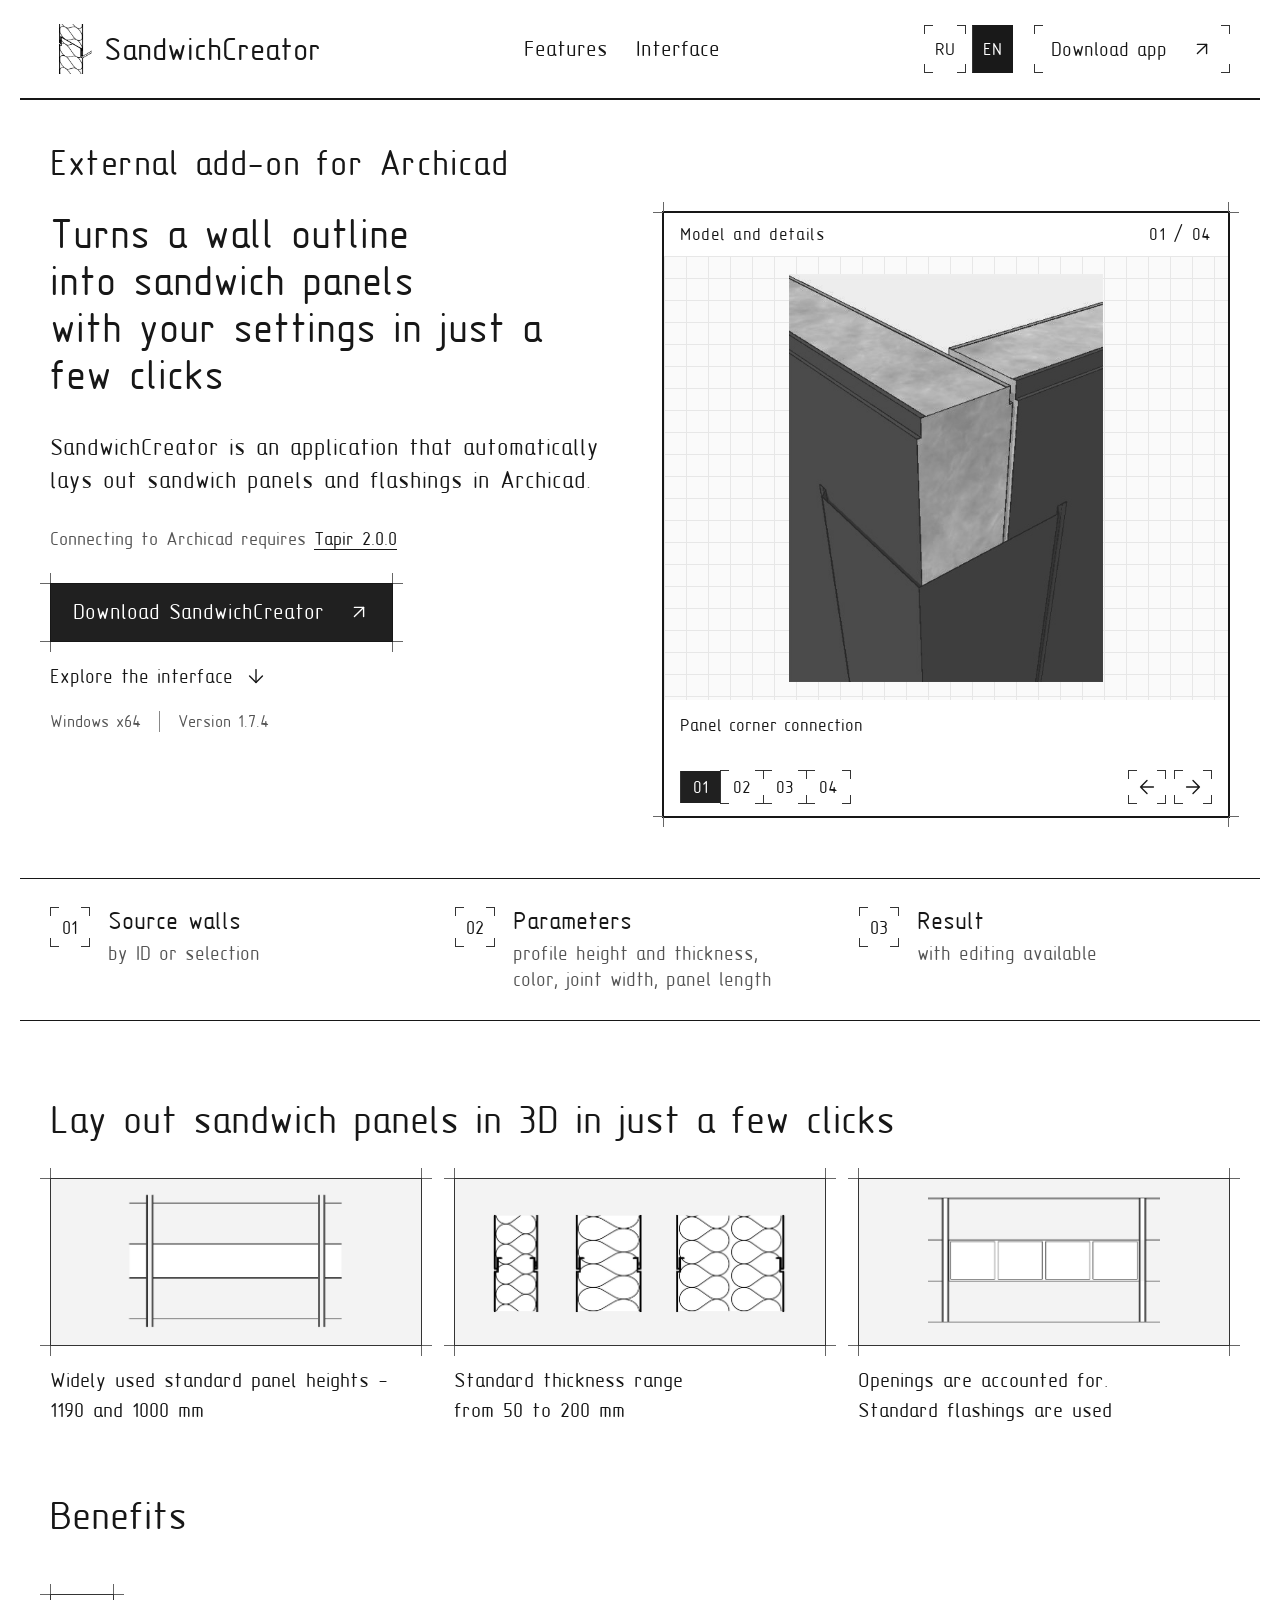
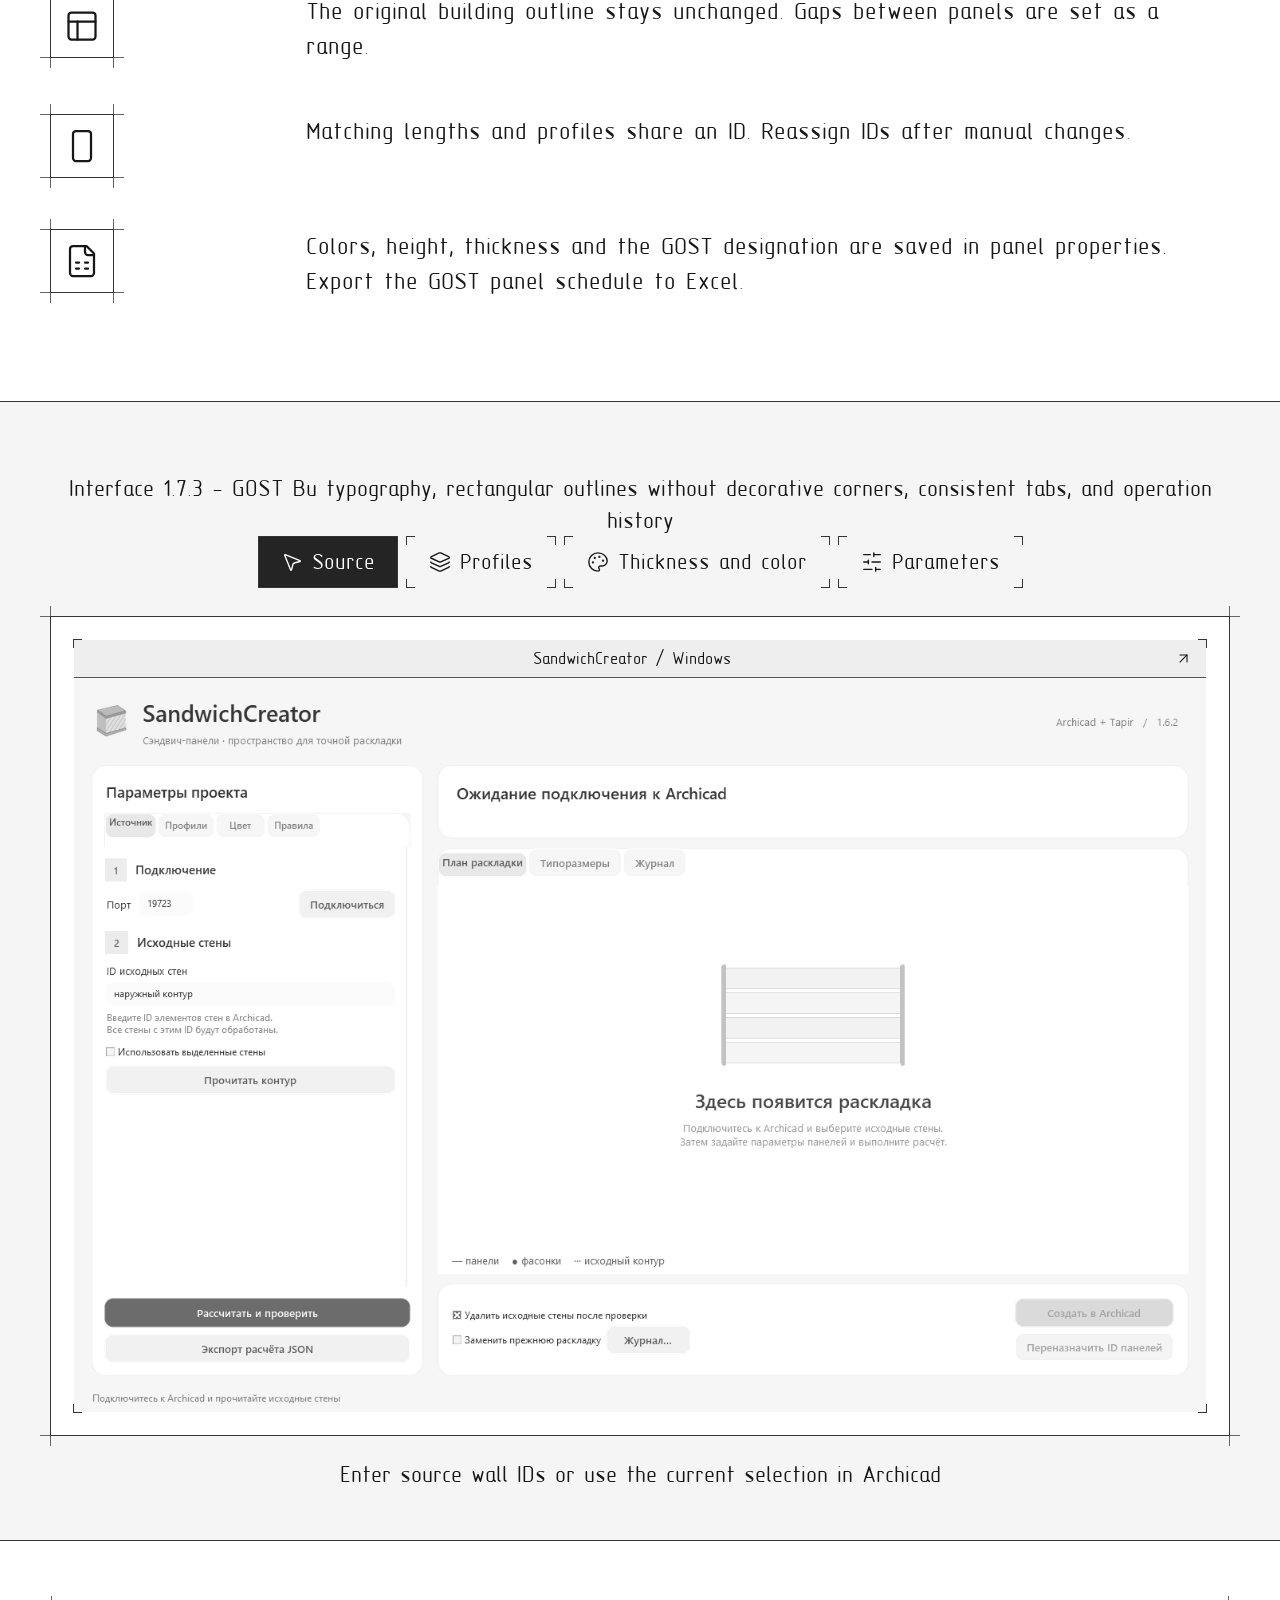
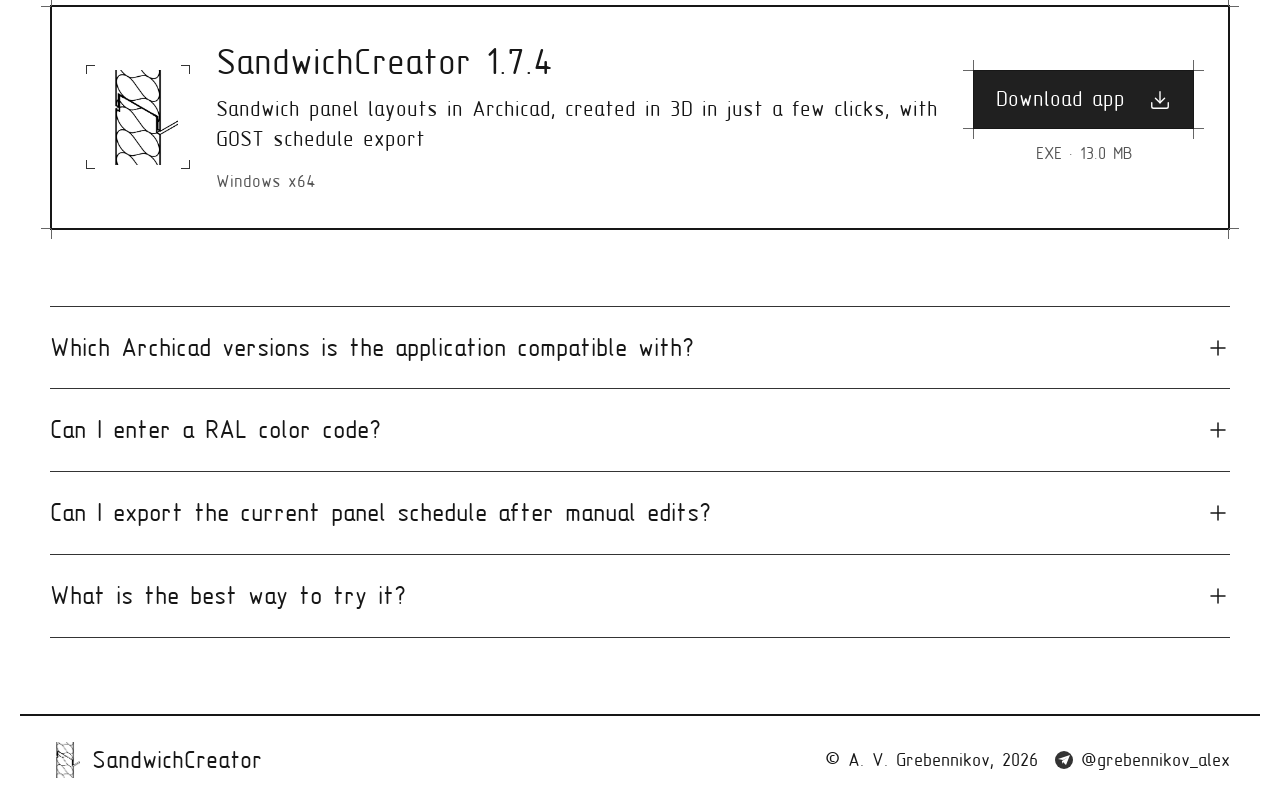
==== commit 5bd78a88: "Publish bilingual SandwichCreator presentation website" ====
--- a/docs/en/index.html
+++ b/docs/en/index.html
@@ -50,8 +50,8 @@
   "inLanguage": "en-US",
   "applicationCategory": "DesignApplication",
   "operatingSystem": "Windows x64",
-  "softwareVersion": "1.7.3",
-  "downloadUrl": "https://grebennikovalex.github.io/SandwichCreator/downloads/SandwichCreator-1.7.3.exe",
+  "softwareVersion": "1.7.4",
+  "downloadUrl": "https://grebennikovalex.github.io/SandwichCreator/downloads/SandwichCreator-1.7.4.exe",
   "image": "https://grebennikovalex.github.io/SandwichCreator/assets/sc_05.jpg?v=21d371a65170",
   "author": {
     "@type": "Person",
@@ -120,7 +120,7 @@
   <path d="M12 5v14" />
   <path d="m19 12-7 7-7-7" />
 </svg></a></div>
-        <div class="hero-details"><span>Windows x64</span><span>Version 1.7.3</span></div>
+        <div class="hero-details"><span>Windows x64</span><span>Version 1.7.4</span></div>
       </div>
       <section class="project-carousel" id="project-carousel" aria-roledescription="carousel" aria-label="SandwichCreator model and details" tabindex="0">
         <div class="carousel-top"><span>Model and details</span><span id="carousel-count">01 / 04</span></div>
@@ -277,7 +277,7 @@
 </svg></div><img id="interface-image" src="../assets/interface-source.png" width="1420" height="920" alt="SandwichCreator interface: selecting source walls by ID or selection" loading="lazy"></div></div>
       <p class="screen-caption" id="screen-caption">Enter source wall IDs or use the current selection in Archicad</p>
     </div></section>
-<section class="container download-section" id="download"><div class="download-card"><div class="download-icon" aria-hidden="true"><img src="../assets/sc_05.jpg?v=21d371a65170" width="88" height="88" alt=""></div><div class="download-copy"><h2>SandwichCreator 1.7.3</h2><p class="download-description">Sandwich panel layouts in Archicad, created in 3D in just a few clicks, with GOST schedule export</p><p>Windows x64</p></div><div class="download-action"><a class="button primary" href="../downloads/SandwichCreator-1.7.3.exe" download>Download app <svg aria-hidden="true" focusable="false"
+<section class="container download-section" id="download"><div class="download-card"><div class="download-icon" aria-hidden="true"><img src="../assets/sc_05.jpg?v=21d371a65170" width="88" height="88" alt=""></div><div class="download-copy"><h2>SandwichCreator 1.7.4</h2><p class="download-description">Sandwich panel layouts in Archicad, created in 3D in just a few clicks, with GOST schedule export</p><p>Windows x64</p></div><div class="download-action"><a class="button primary" href="../downloads/SandwichCreator-1.7.4.exe" download>Download app <svg aria-hidden="true" focusable="false"
   class="lucide lucide-download"
   xmlns="http://www.w3.org/2000/svg"
   width="24"
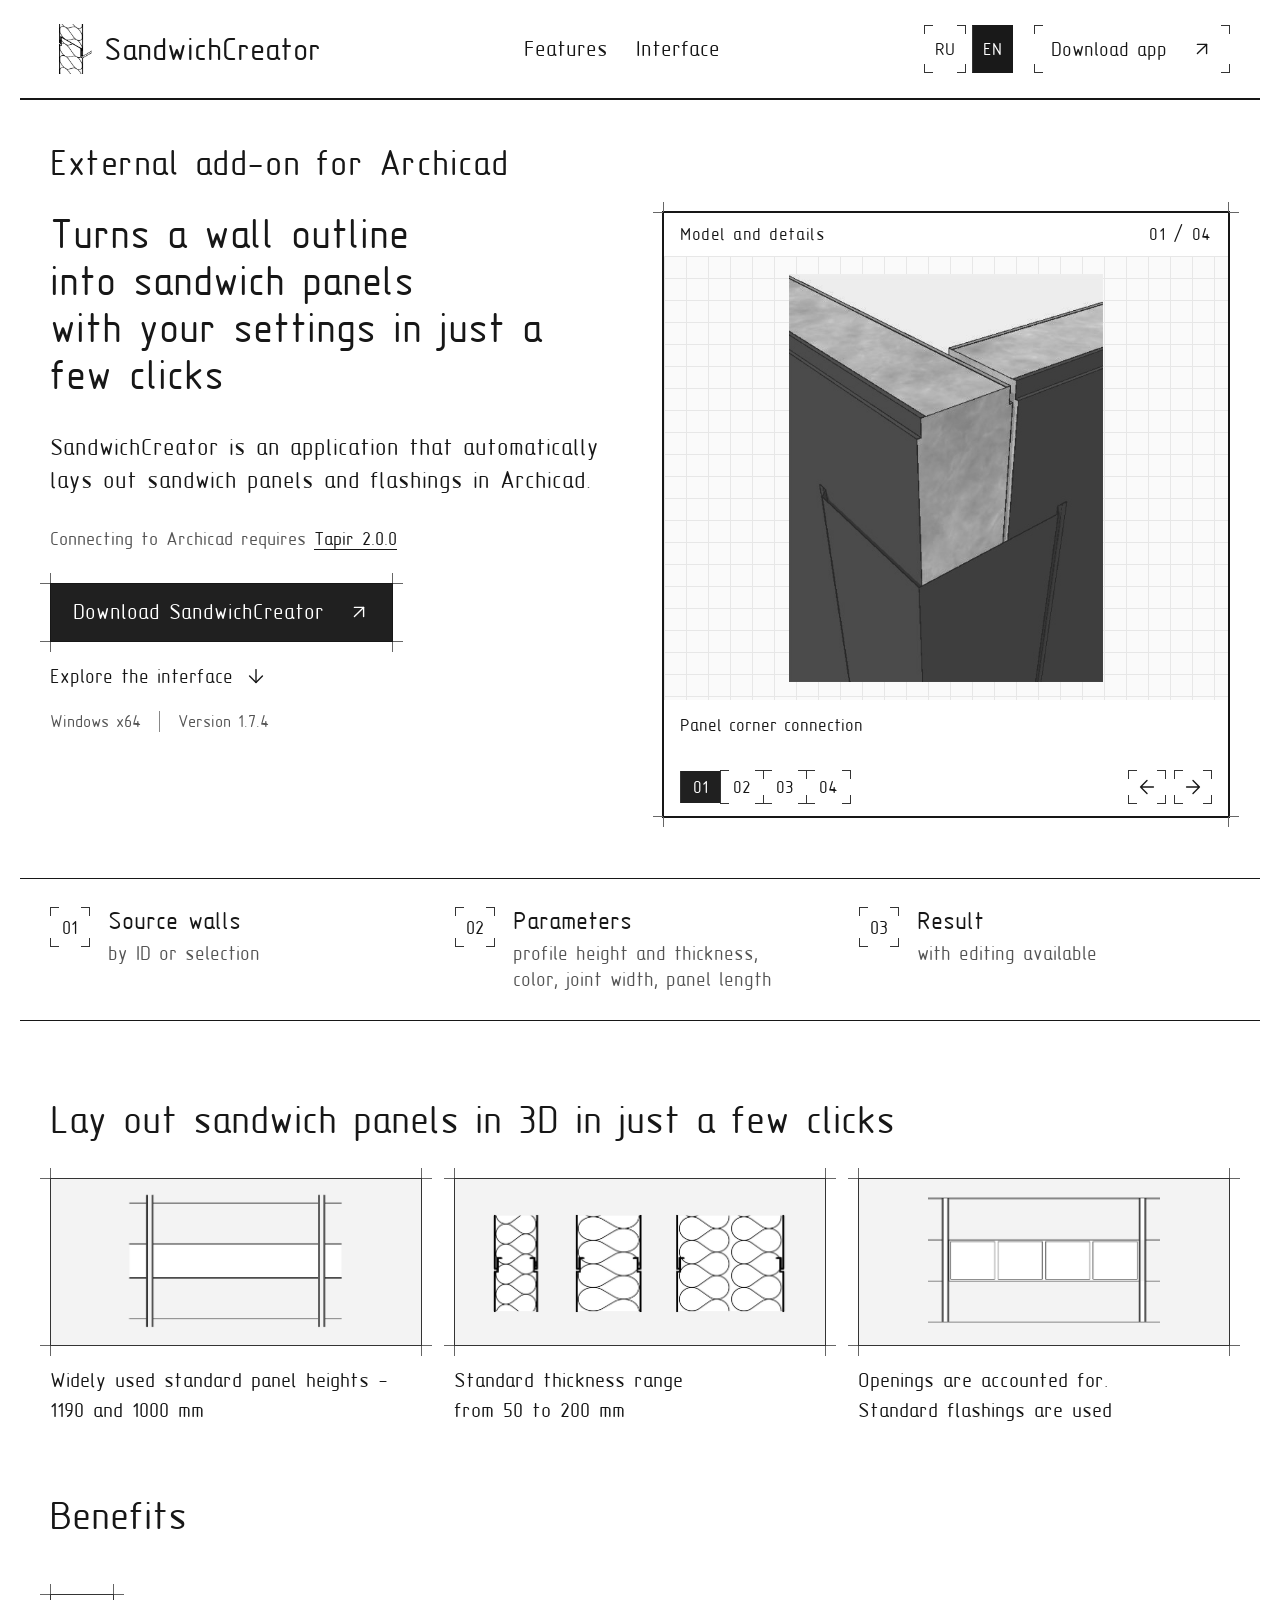
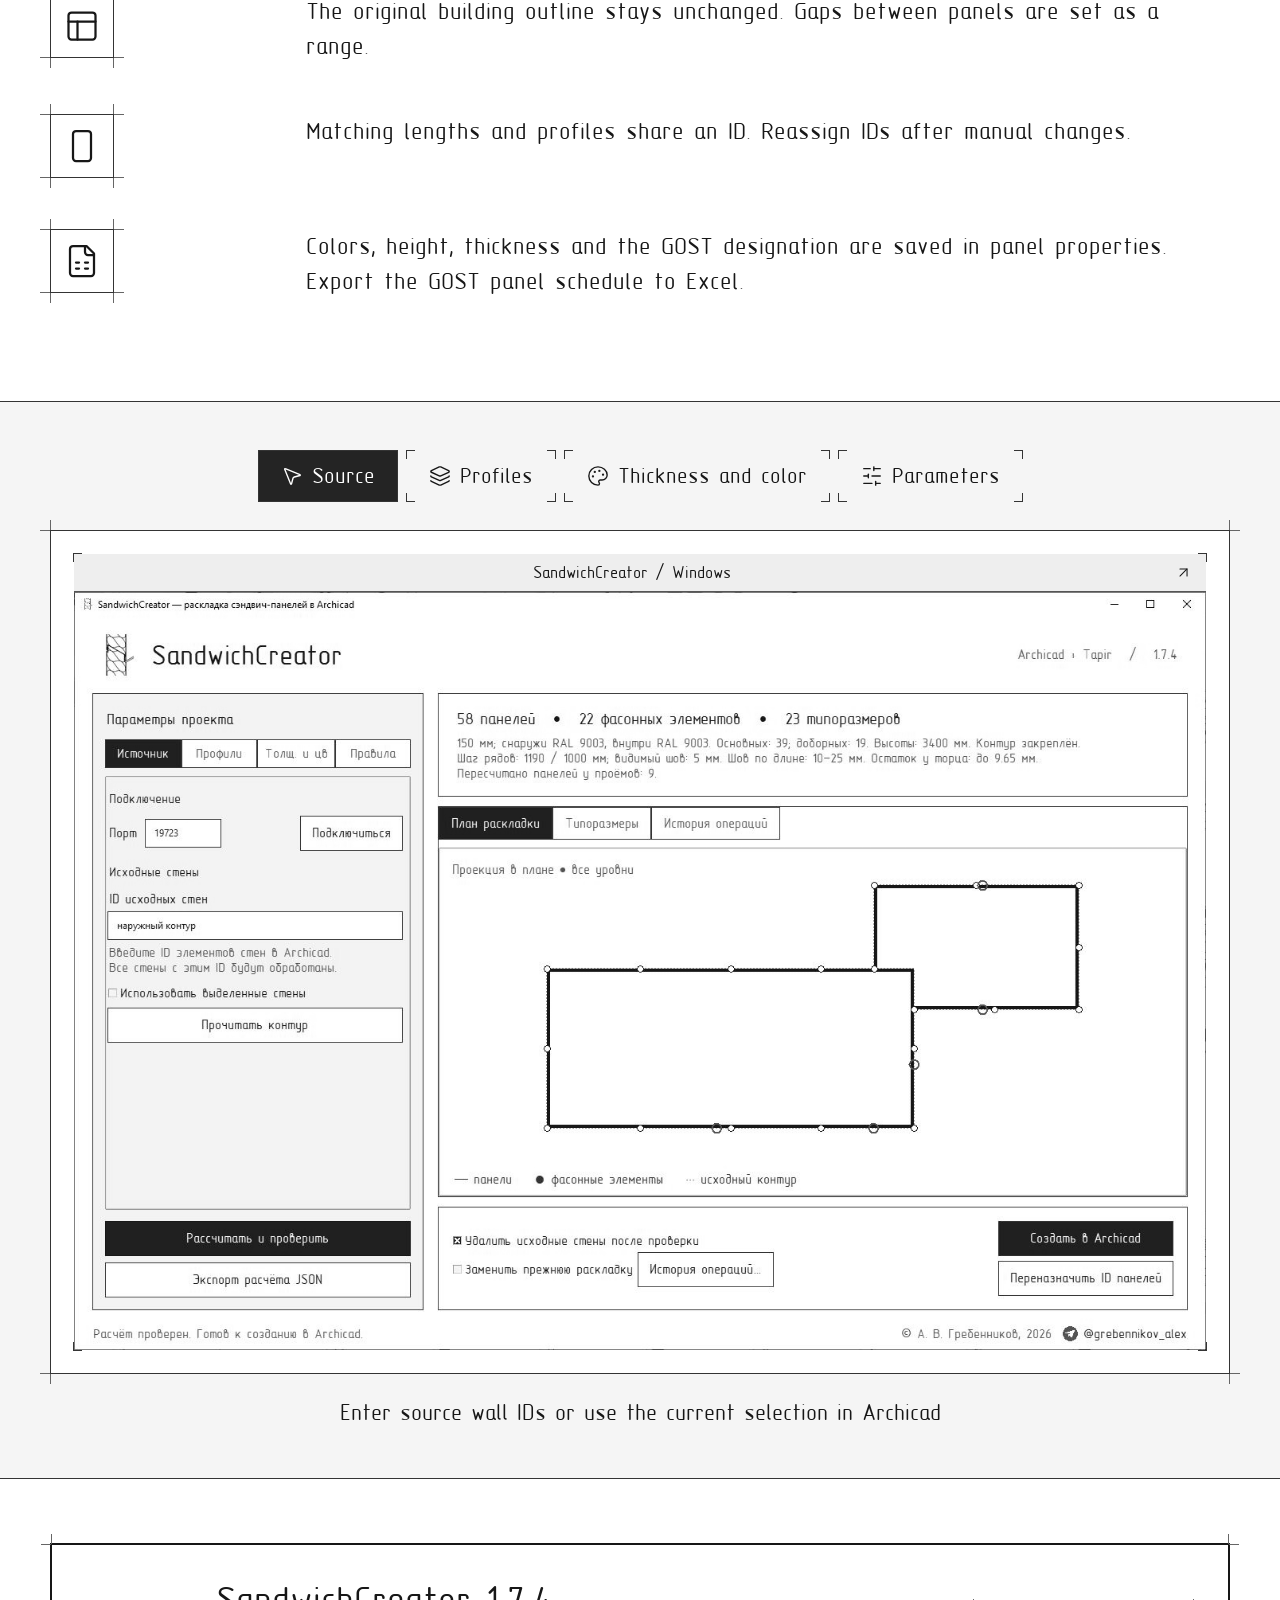
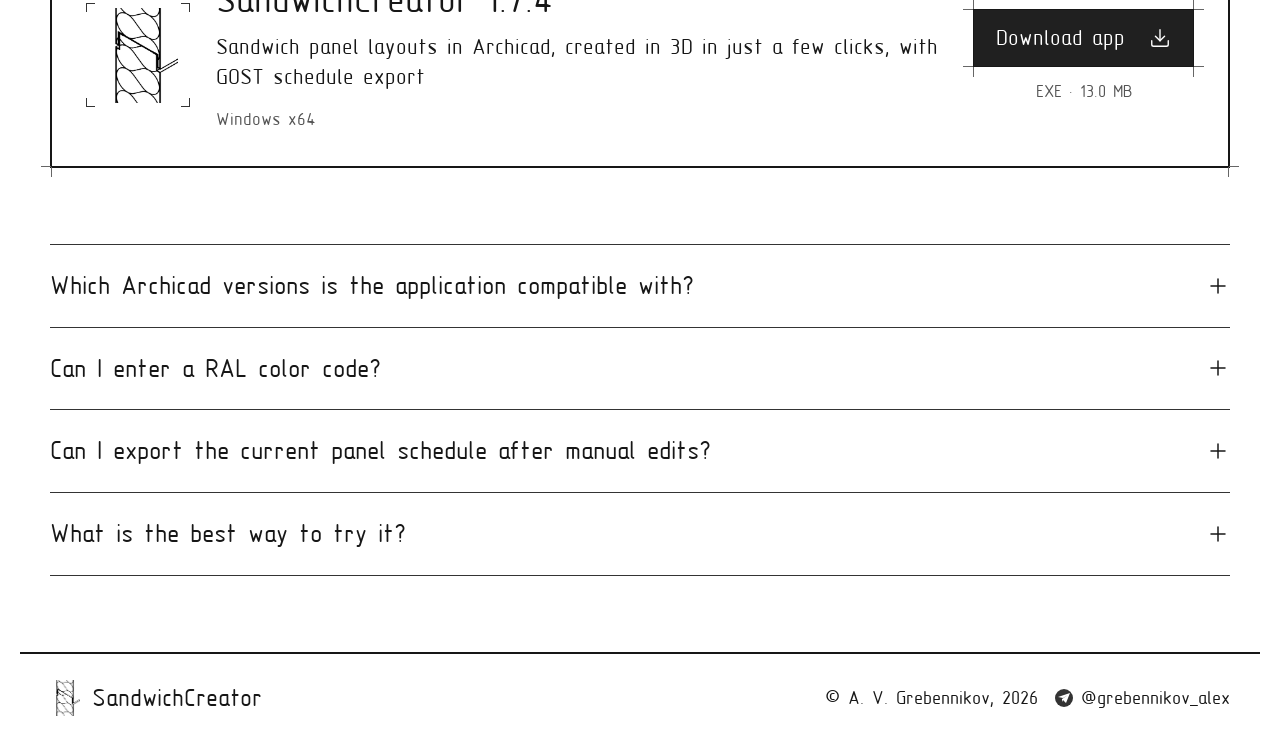
==== commit 757f0729: "Publish bilingual SandwichCreator presentation website" ====
--- a/docs/en/index.html
+++ b/docs/en/index.html
@@ -5,7 +5,7 @@
   <title>Sandwich panel layouts in Archicad, created in 3D in just a few clicks, with GOST schedule export</title>
   <meta name="description" content="SandwichCreator is an external Archicad add-on for 3D sandwich panel and flashing layouts with GOST schedule export. Windows x64, connected through Tapir.">
   <link rel="icon" type="image/jpeg" href="../assets/sc_05.jpg?v=21d371a65170"><link rel="stylesheet" href="../drafting.css?v=9d8e215ee84c">
-  <script src="../script.js?v=12b7fde2f2d1" defer></script>
+  <script src="../script.js?v=fb0b2f4111d3" defer></script>
   <!-- Yandex.Metrika counter -->
   <script type="text/javascript">
     if(location.protocol!=='file:'&&!['localhost','127.0.0.1','[::1]'].includes(location.hostname)){
@@ -32,12 +32,12 @@
   <meta property="og:url" content="https://grebennikovalex.github.io/SandwichCreator/en/index.html">
   <meta property="og:locale" content="en_US">
   <meta property="og:locale:alternate" content="ru_RU">
-  <meta property="og:image" content="https://grebennikovalex.github.io/SandwichCreator/assets/interface-source.png">
+  <meta property="og:image" content="https://grebennikovalex.github.io/SandwichCreator/assets/sc_10.jpg?v=927225c61498">
   <meta property="og:image:alt" content="SandwichCreator interface">
   <meta name="twitter:card" content="summary_large_image">
   <meta name="twitter:title" content="Sandwich panel layouts in Archicad, created in 3D in just a few clicks, with GOST schedule export">
   <meta name="twitter:description" content="SandwichCreator is an external Archicad add-on for 3D sandwich panel and flashing layouts with GOST schedule export. Windows x64, connected through Tapir.">
-  <meta name="twitter:image" content="https://grebennikovalex.github.io/SandwichCreator/assets/interface-source.png">
+  <meta name="twitter:image" content="https://grebennikovalex.github.io/SandwichCreator/assets/sc_10.jpg?v=927225c61498">
   <meta name="twitter:image:alt" content="SandwichCreator interface">
   <script type="application/ld+json">
 {
@@ -192,7 +192,6 @@
 </svg></span><p>Colors, height, thickness and the GOST designation are saved in panel properties. Export the GOST panel schedule to Excel.</p></div></div>
     </section>
     <section class="interface-section section" id="interface" aria-label="Application interface"><div class="container">
-      <p class="screen-caption release-note">Interface 1.7.3 - GOST Bu typography, rectangular outlines without decorative corners, consistent tabs, and operation history</p>
       <div class="screen-tabs" role="tablist" aria-label="Interface sections"><button id="tab-source" role="tab" aria-selected="true" aria-controls="screen-panel" data-screen="source" class="selected"><svg aria-hidden="true" focusable="false"
   class="lucide lucide-mouse-pointer-2"
   xmlns="http://www.w3.org/2000/svg"
@@ -274,7 +273,7 @@
 >
   <path d="M7 7h10v10" />
   <path d="M7 17 17 7" />
-</svg></div><img id="interface-image" src="../assets/interface-source.png" width="1420" height="920" alt="SandwichCreator interface: selecting source walls by ID or selection" loading="lazy"></div></div>
+</svg></div><img id="interface-image" src="../assets/sc_10.jpg?v=927225c61498" width="1422" height="952" alt="SandwichCreator interface: selecting source walls by ID or selection" loading="lazy"></div></div>
       <p class="screen-caption" id="screen-caption">Enter source wall IDs or use the current selection in Archicad</p>
     </div></section>
 <section class="container download-section" id="download"><div class="download-card"><div class="download-icon" aria-hidden="true"><img src="../assets/sc_05.jpg?v=21d371a65170" width="88" height="88" alt=""></div><div class="download-copy"><h2>SandwichCreator 1.7.4</h2><p class="download-description">Sandwich panel layouts in Archicad, created in 3D in just a few clicks, with GOST schedule export</p><p>Windows x64</p></div><div class="download-action"><a class="button primary" href="../downloads/SandwichCreator-1.7.4.exe" download>Download app <svg aria-hidden="true" focusable="false"
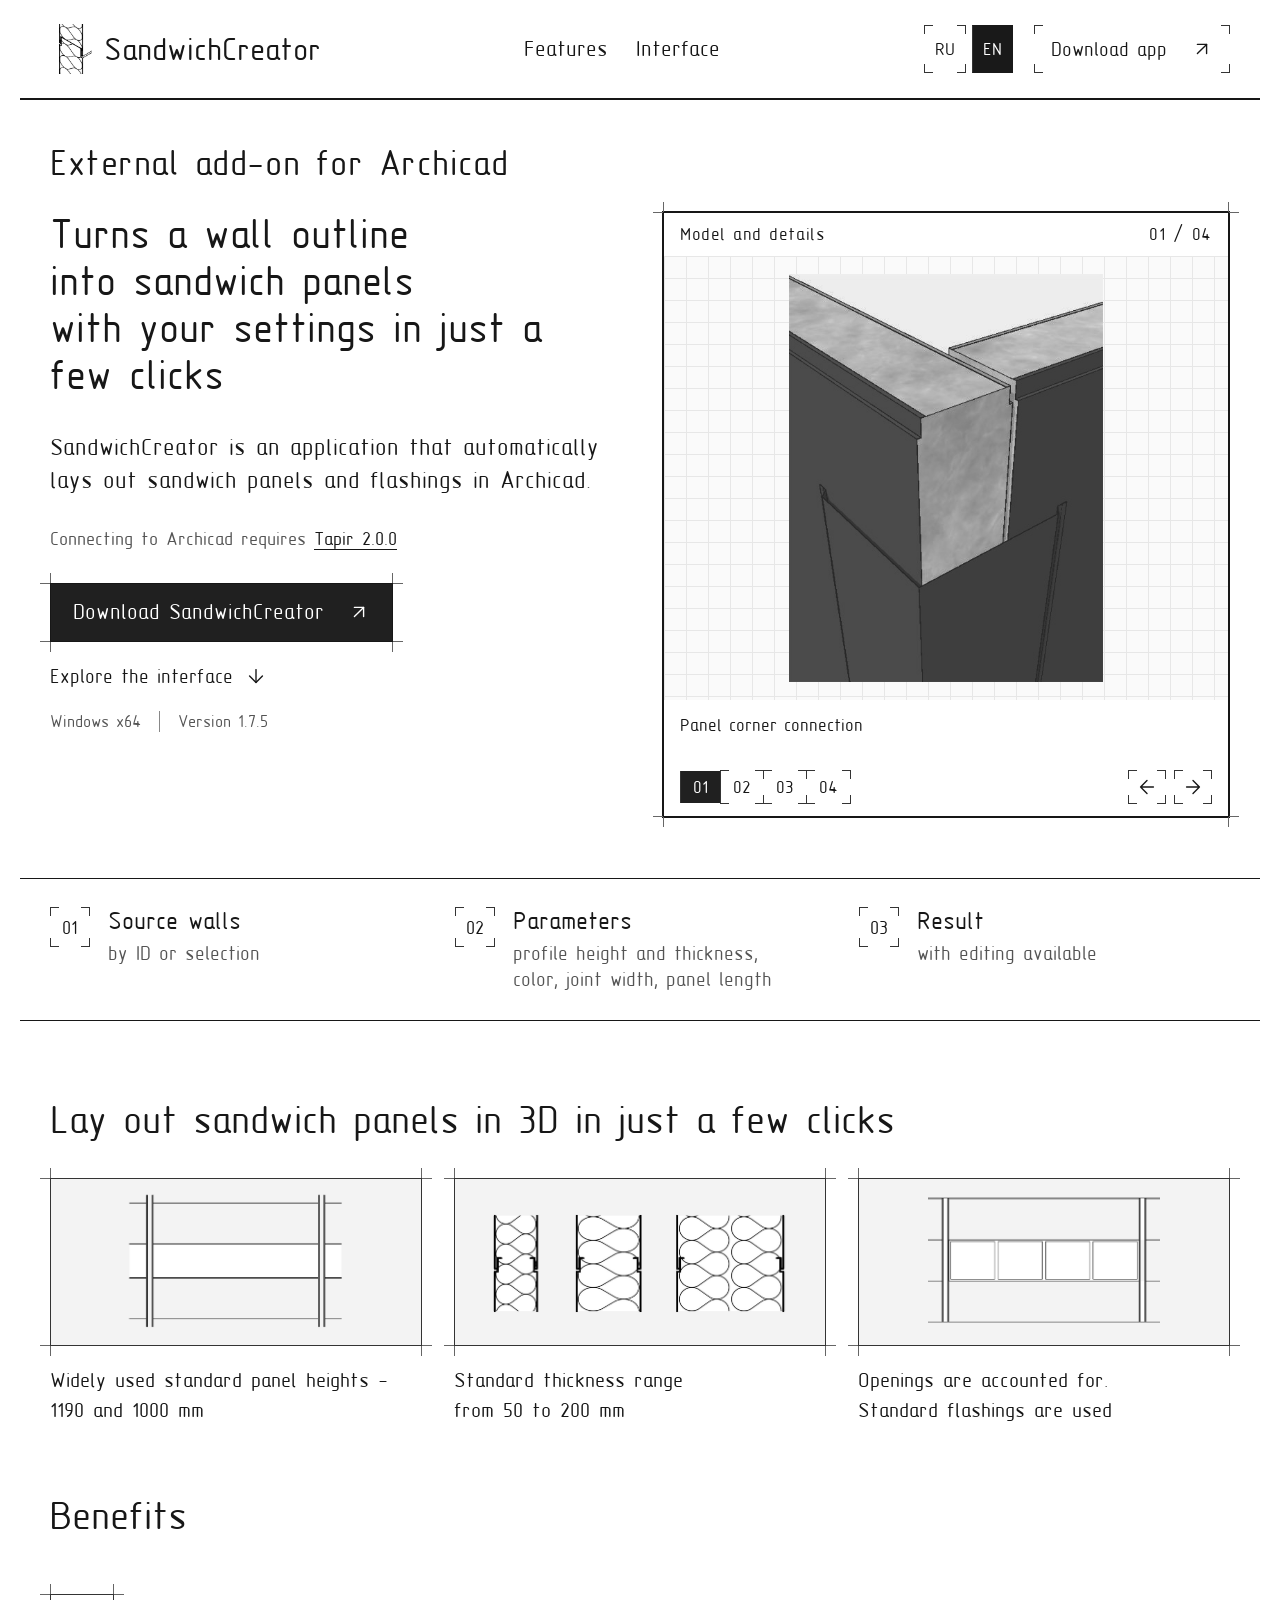
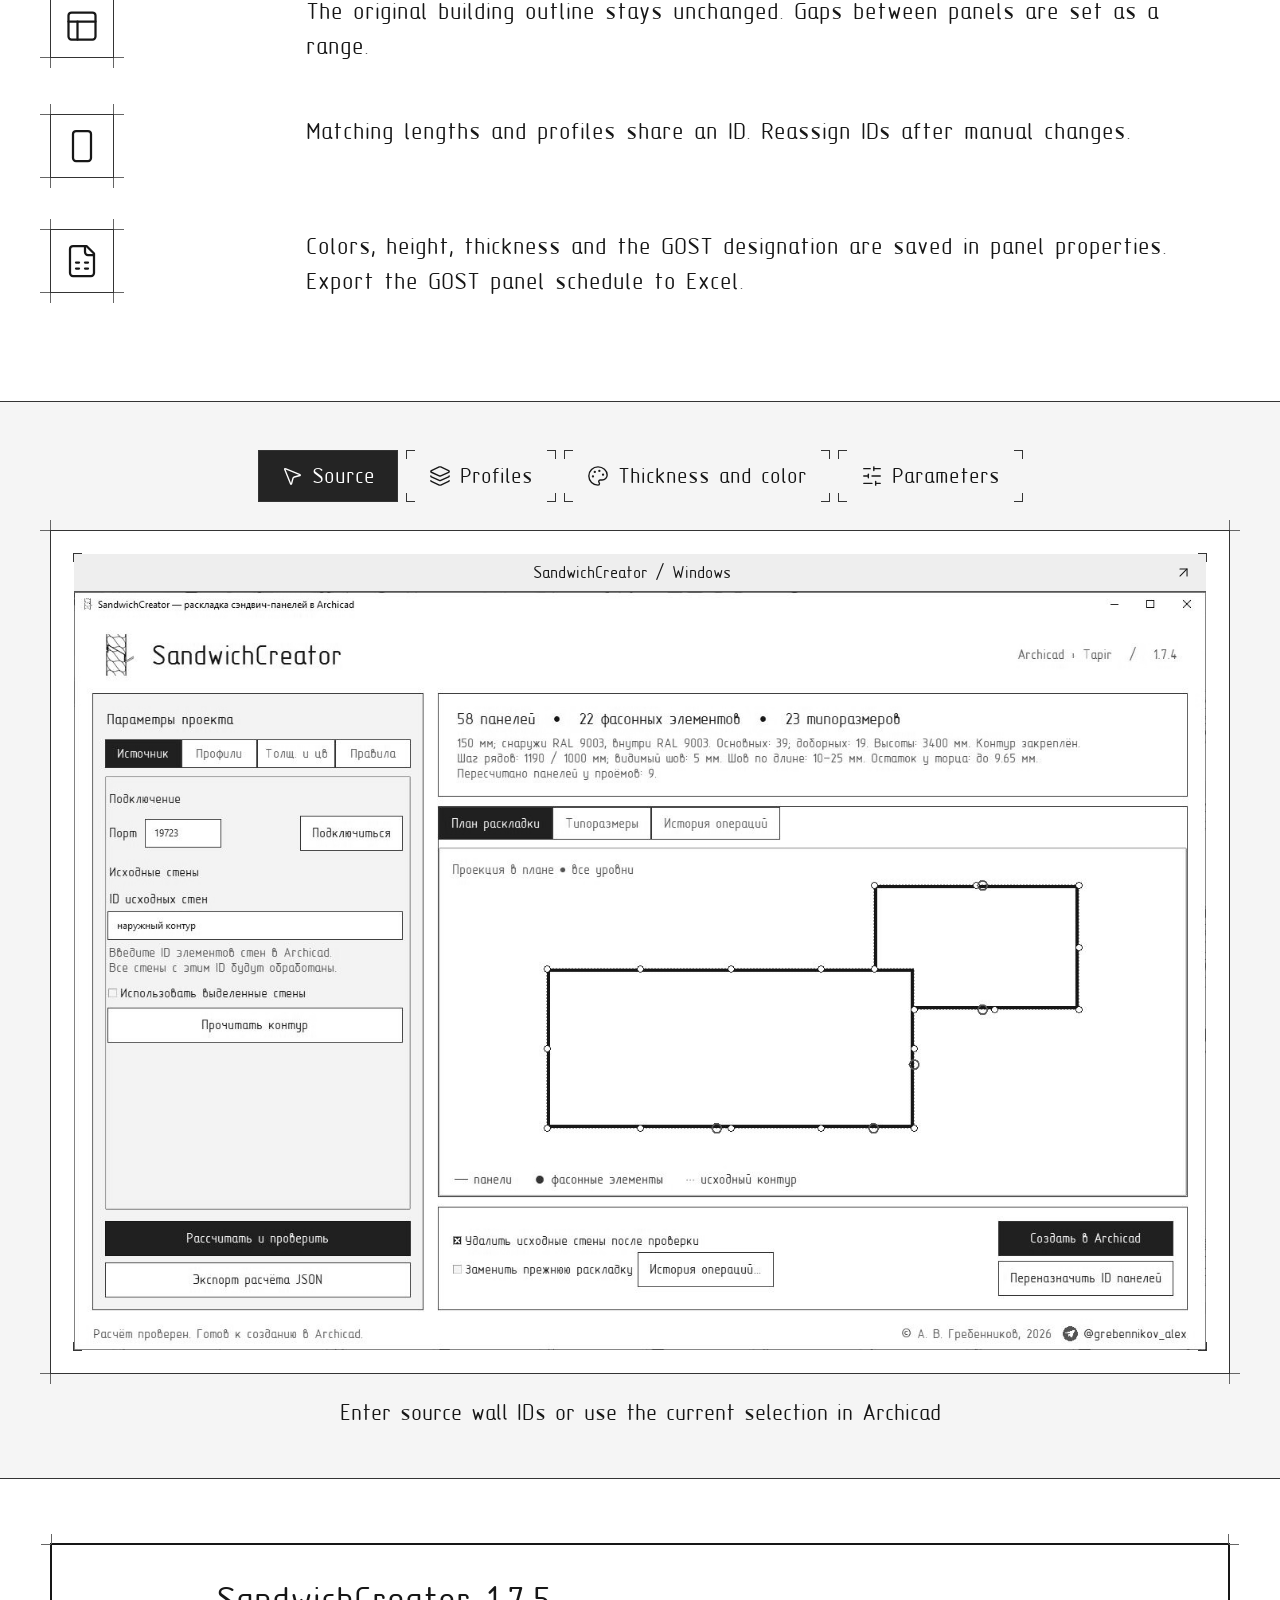
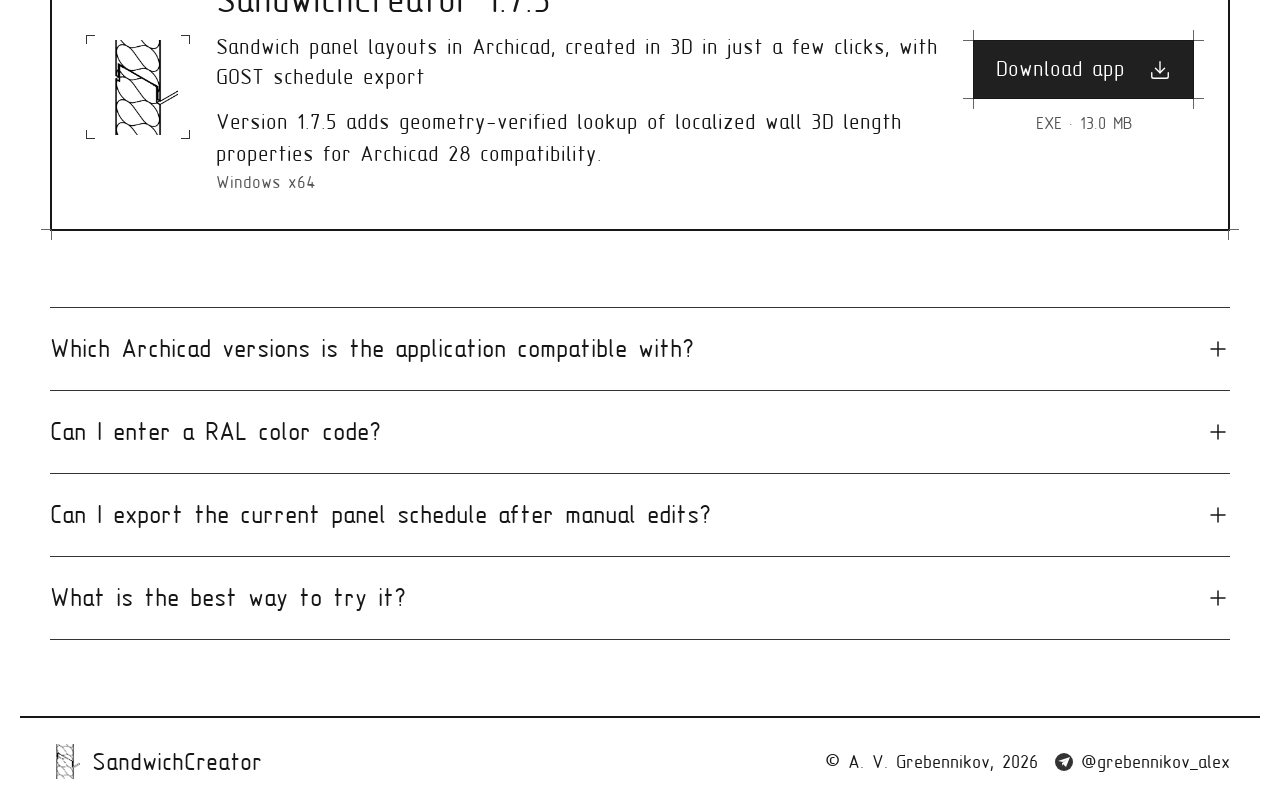
==== commit df672592: "Publish bilingual SandwichCreator presentation website" ====
--- a/docs/en/index.html
+++ b/docs/en/index.html
@@ -50,8 +50,8 @@
   "inLanguage": "en-US",
   "applicationCategory": "DesignApplication",
   "operatingSystem": "Windows x64",
-  "softwareVersion": "1.7.4",
-  "downloadUrl": "https://grebennikovalex.github.io/SandwichCreator/downloads/SandwichCreator-1.7.4.exe",
+  "softwareVersion": "1.7.5",
+  "downloadUrl": "https://grebennikovalex.github.io/SandwichCreator/downloads/SandwichCreator-1.7.5.exe",
   "image": "https://grebennikovalex.github.io/SandwichCreator/assets/sc_05.jpg?v=21d371a65170",
   "author": {
     "@type": "Person",
@@ -120,7 +120,7 @@
   <path d="M12 5v14" />
   <path d="m19 12-7 7-7-7" />
 </svg></a></div>
-        <div class="hero-details"><span>Windows x64</span><span>Version 1.7.4</span></div>
+        <div class="hero-details"><span>Windows x64</span><span>Version 1.7.5</span></div>
       </div>
       <section class="project-carousel" id="project-carousel" aria-roledescription="carousel" aria-label="SandwichCreator model and details" tabindex="0">
         <div class="carousel-top"><span>Model and details</span><span id="carousel-count">01 / 04</span></div>
@@ -276,7 +276,7 @@
 </svg></div><img id="interface-image" src="../assets/sc_10.jpg?v=927225c61498" width="1422" height="952" alt="SandwichCreator interface: selecting source walls by ID or selection" loading="lazy"></div></div>
       <p class="screen-caption" id="screen-caption">Enter source wall IDs or use the current selection in Archicad</p>
     </div></section>
-<section class="container download-section" id="download"><div class="download-card"><div class="download-icon" aria-hidden="true"><img src="../assets/sc_05.jpg?v=21d371a65170" width="88" height="88" alt=""></div><div class="download-copy"><h2>SandwichCreator 1.7.4</h2><p class="download-description">Sandwich panel layouts in Archicad, created in 3D in just a few clicks, with GOST schedule export</p><p>Windows x64</p></div><div class="download-action"><a class="button primary" href="../downloads/SandwichCreator-1.7.4.exe" download>Download app <svg aria-hidden="true" focusable="false"
+<section class="container download-section" id="download"><div class="download-card"><div class="download-icon" aria-hidden="true"><img src="../assets/sc_05.jpg?v=21d371a65170" width="88" height="88" alt=""></div><div class="download-copy"><h2>SandwichCreator 1.7.5</h2><p class="download-description">Sandwich panel layouts in Archicad, created in 3D in just a few clicks, with GOST schedule export</p><p class="release-note">Version 1.7.5 adds geometry-verified lookup of localized wall 3D length properties for Archicad 28 compatibility.</p><p>Windows x64</p></div><div class="download-action"><a class="button primary" href="../downloads/SandwichCreator-1.7.5.exe" download>Download app <svg aria-hidden="true" focusable="false"
   class="lucide lucide-download"
   xmlns="http://www.w3.org/2000/svg"
   width="24"
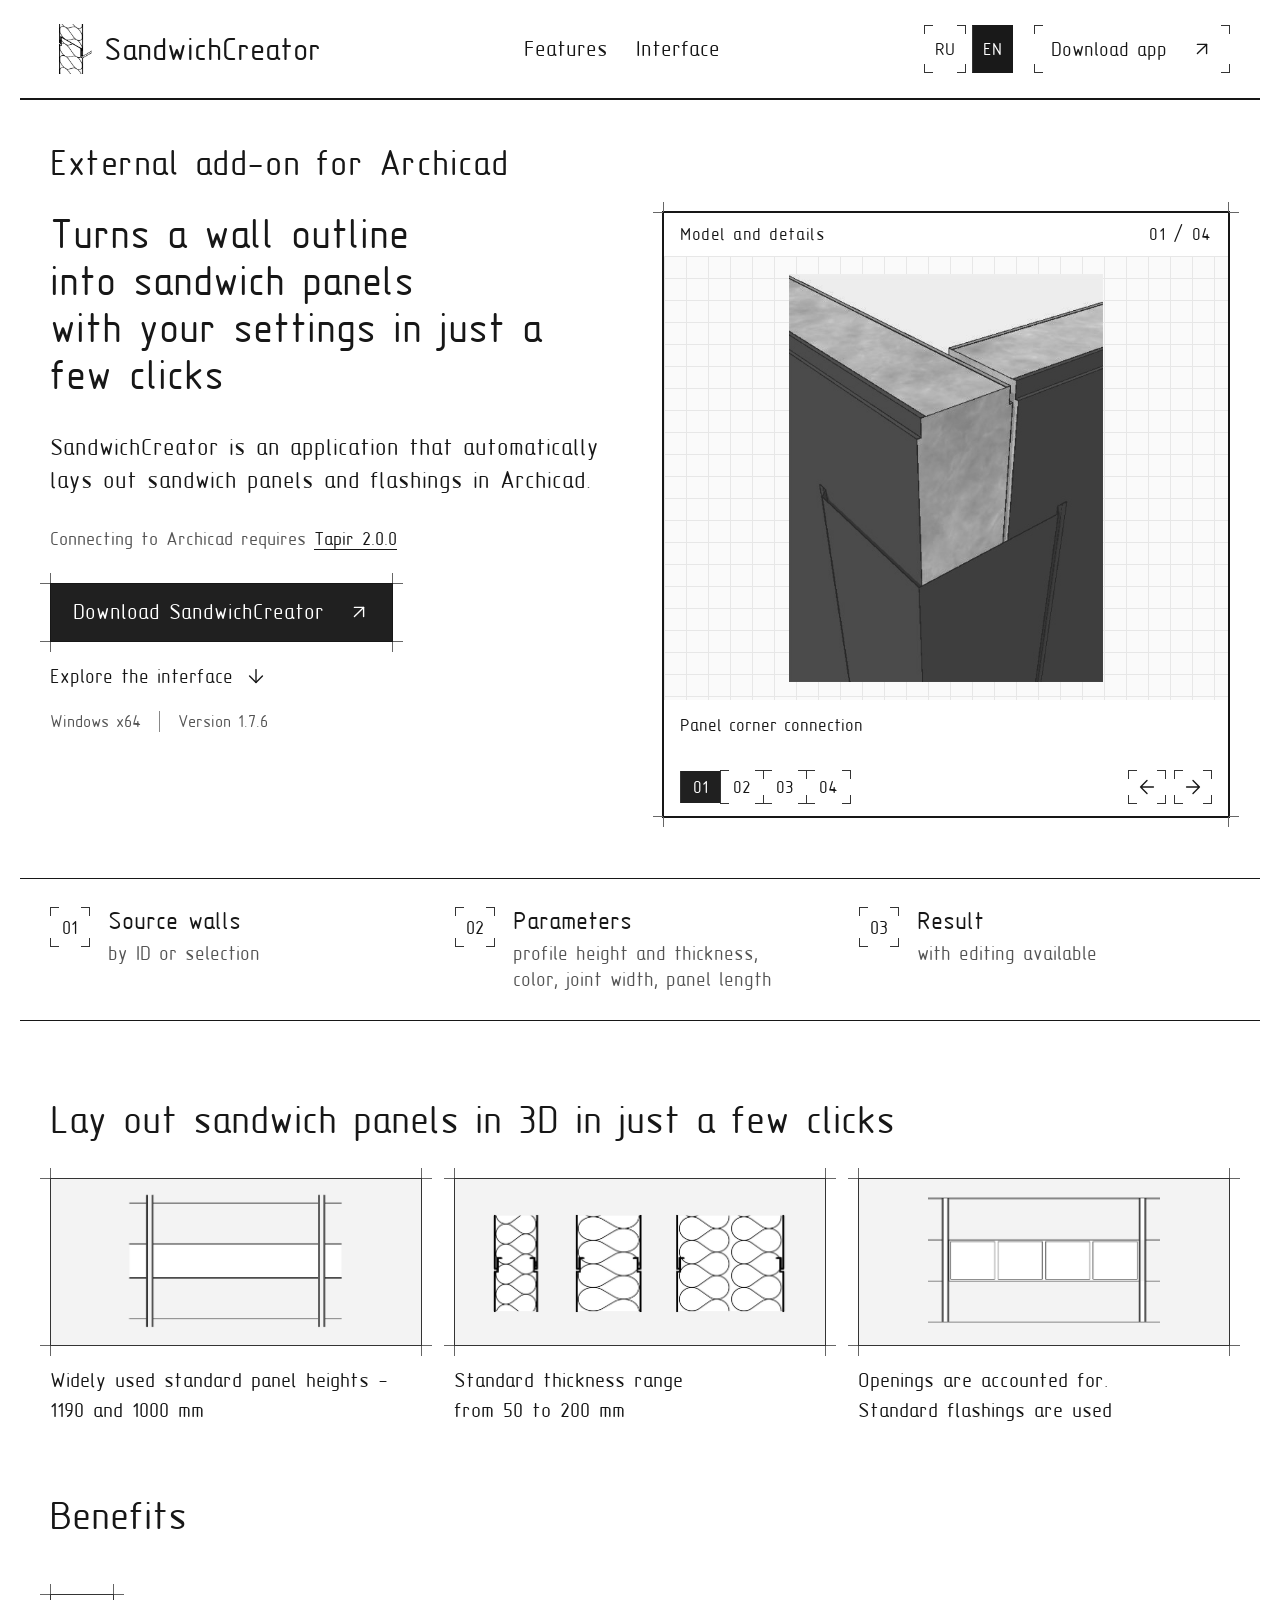
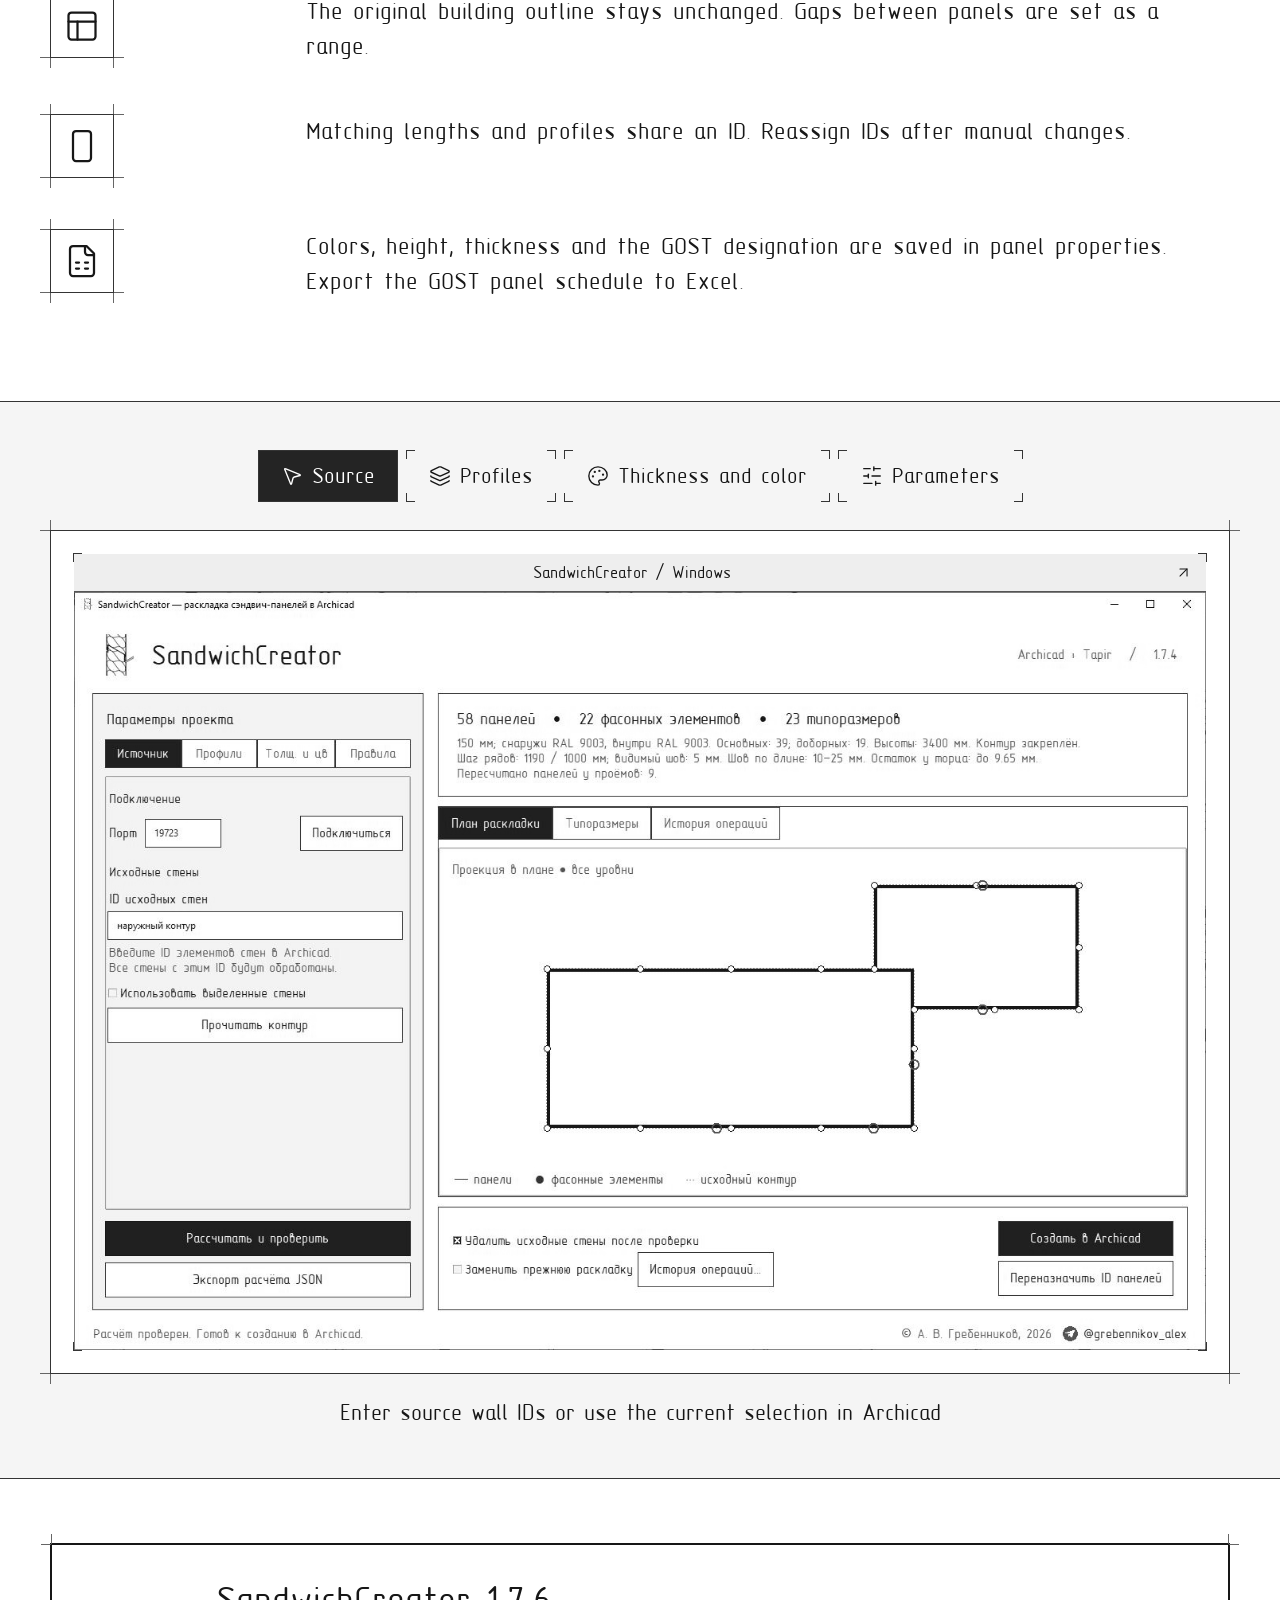
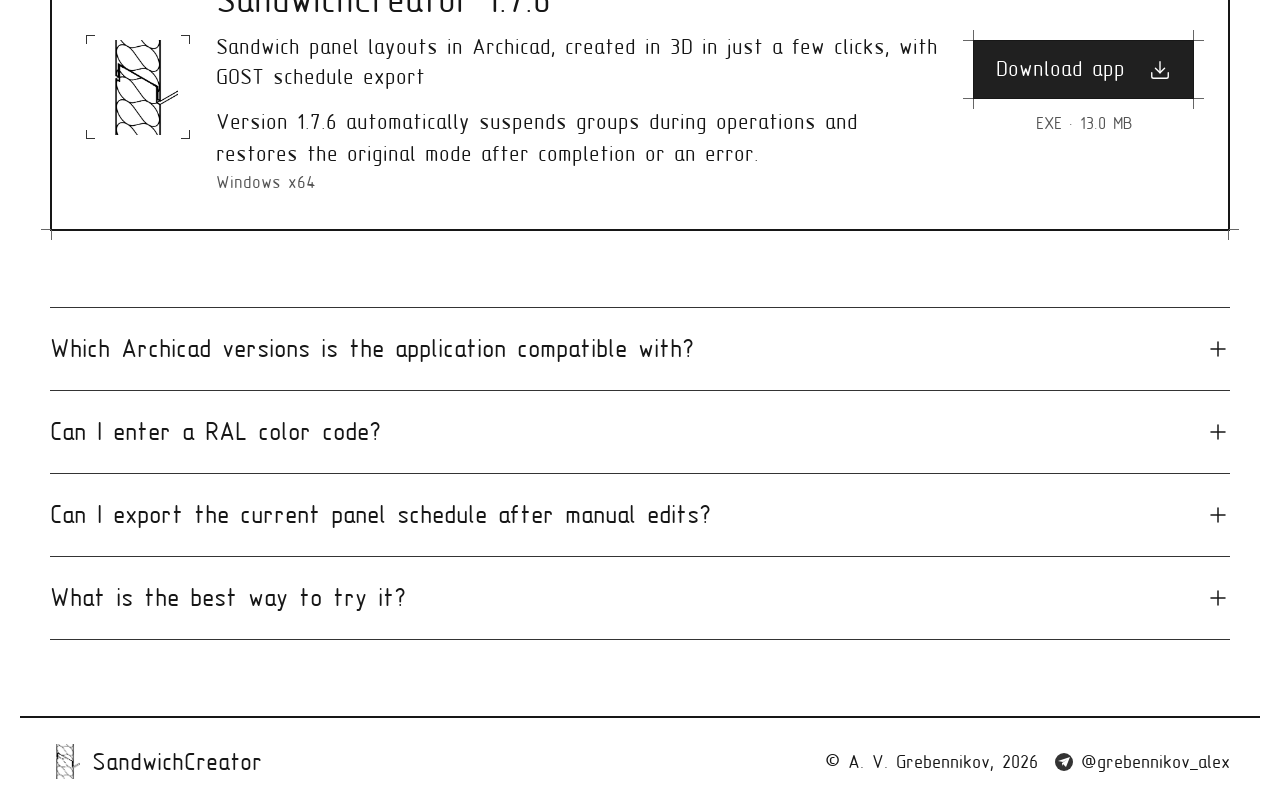
==== commit 0a91982e: "Publish bilingual SandwichCreator presentation website" ====
--- a/docs/en/index.html
+++ b/docs/en/index.html
@@ -50,8 +50,8 @@
   "inLanguage": "en-US",
   "applicationCategory": "DesignApplication",
   "operatingSystem": "Windows x64",
-  "softwareVersion": "1.7.5",
-  "downloadUrl": "https://grebennikovalex.github.io/SandwichCreator/downloads/SandwichCreator-1.7.5.exe",
+  "softwareVersion": "1.7.6",
+  "downloadUrl": "https://grebennikovalex.github.io/SandwichCreator/downloads/SandwichCreator-1.7.6.exe",
   "image": "https://grebennikovalex.github.io/SandwichCreator/assets/sc_05.jpg?v=21d371a65170",
   "author": {
     "@type": "Person",
@@ -120,7 +120,7 @@
   <path d="M12 5v14" />
   <path d="m19 12-7 7-7-7" />
 </svg></a></div>
-        <div class="hero-details"><span>Windows x64</span><span>Version 1.7.5</span></div>
+        <div class="hero-details"><span>Windows x64</span><span>Version 1.7.6</span></div>
       </div>
       <section class="project-carousel" id="project-carousel" aria-roledescription="carousel" aria-label="SandwichCreator model and details" tabindex="0">
         <div class="carousel-top"><span>Model and details</span><span id="carousel-count">01 / 04</span></div>
@@ -276,7 +276,7 @@
 </svg></div><img id="interface-image" src="../assets/sc_10.jpg?v=927225c61498" width="1422" height="952" alt="SandwichCreator interface: selecting source walls by ID or selection" loading="lazy"></div></div>
       <p class="screen-caption" id="screen-caption">Enter source wall IDs or use the current selection in Archicad</p>
     </div></section>
-<section class="container download-section" id="download"><div class="download-card"><div class="download-icon" aria-hidden="true"><img src="../assets/sc_05.jpg?v=21d371a65170" width="88" height="88" alt=""></div><div class="download-copy"><h2>SandwichCreator 1.7.5</h2><p class="download-description">Sandwich panel layouts in Archicad, created in 3D in just a few clicks, with GOST schedule export</p><p class="release-note">Version 1.7.5 adds geometry-verified lookup of localized wall 3D length properties for Archicad 28 compatibility.</p><p>Windows x64</p></div><div class="download-action"><a class="button primary" href="../downloads/SandwichCreator-1.7.5.exe" download>Download app <svg aria-hidden="true" focusable="false"
+<section class="container download-section" id="download"><div class="download-card"><div class="download-icon" aria-hidden="true"><img src="../assets/sc_05.jpg?v=21d371a65170" width="88" height="88" alt=""></div><div class="download-copy"><h2>SandwichCreator 1.7.6</h2><p class="download-description">Sandwich panel layouts in Archicad, created in 3D in just a few clicks, with GOST schedule export</p><p class="release-note">Version 1.7.6 automatically suspends groups during operations and restores the original mode after completion or an error.</p><p>Windows x64</p></div><div class="download-action"><a class="button primary" href="../downloads/SandwichCreator-1.7.6.exe" download>Download app <svg aria-hidden="true" focusable="false"
   class="lucide lucide-download"
   xmlns="http://www.w3.org/2000/svg"
   width="24"
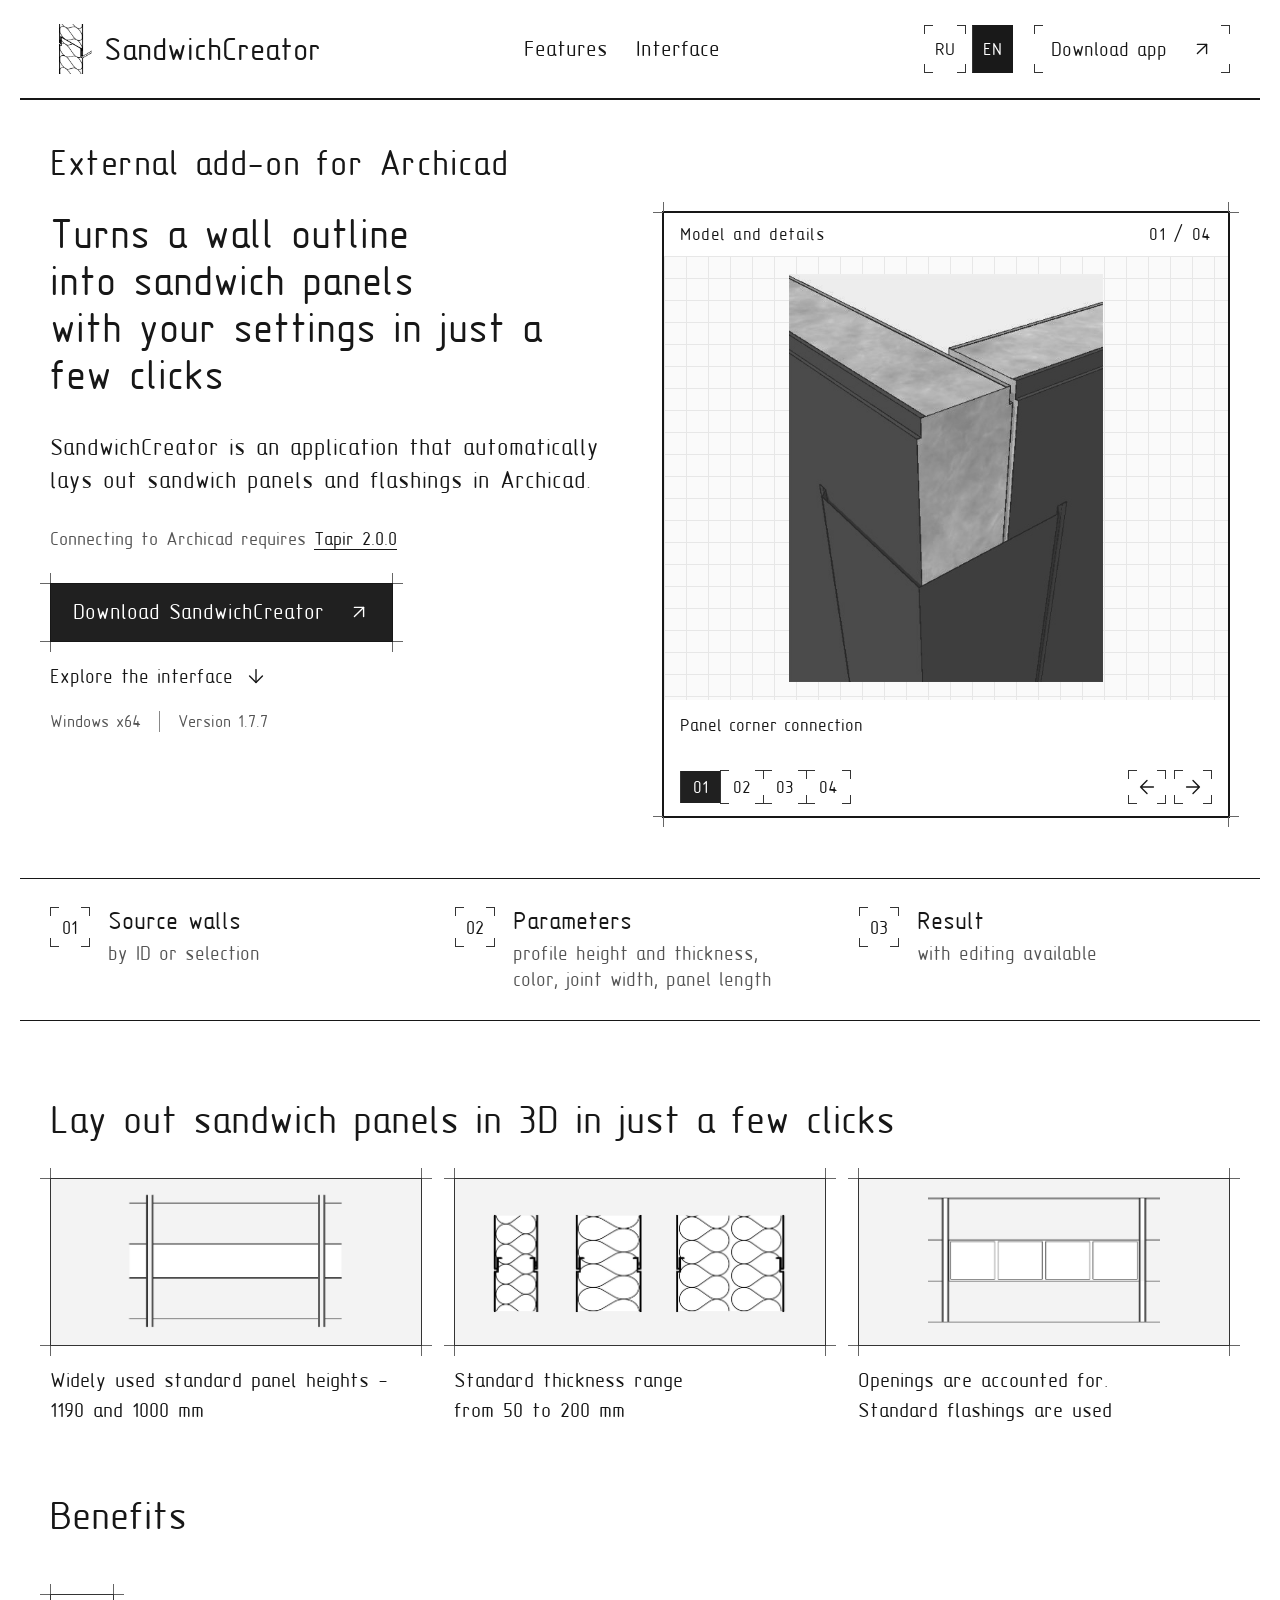
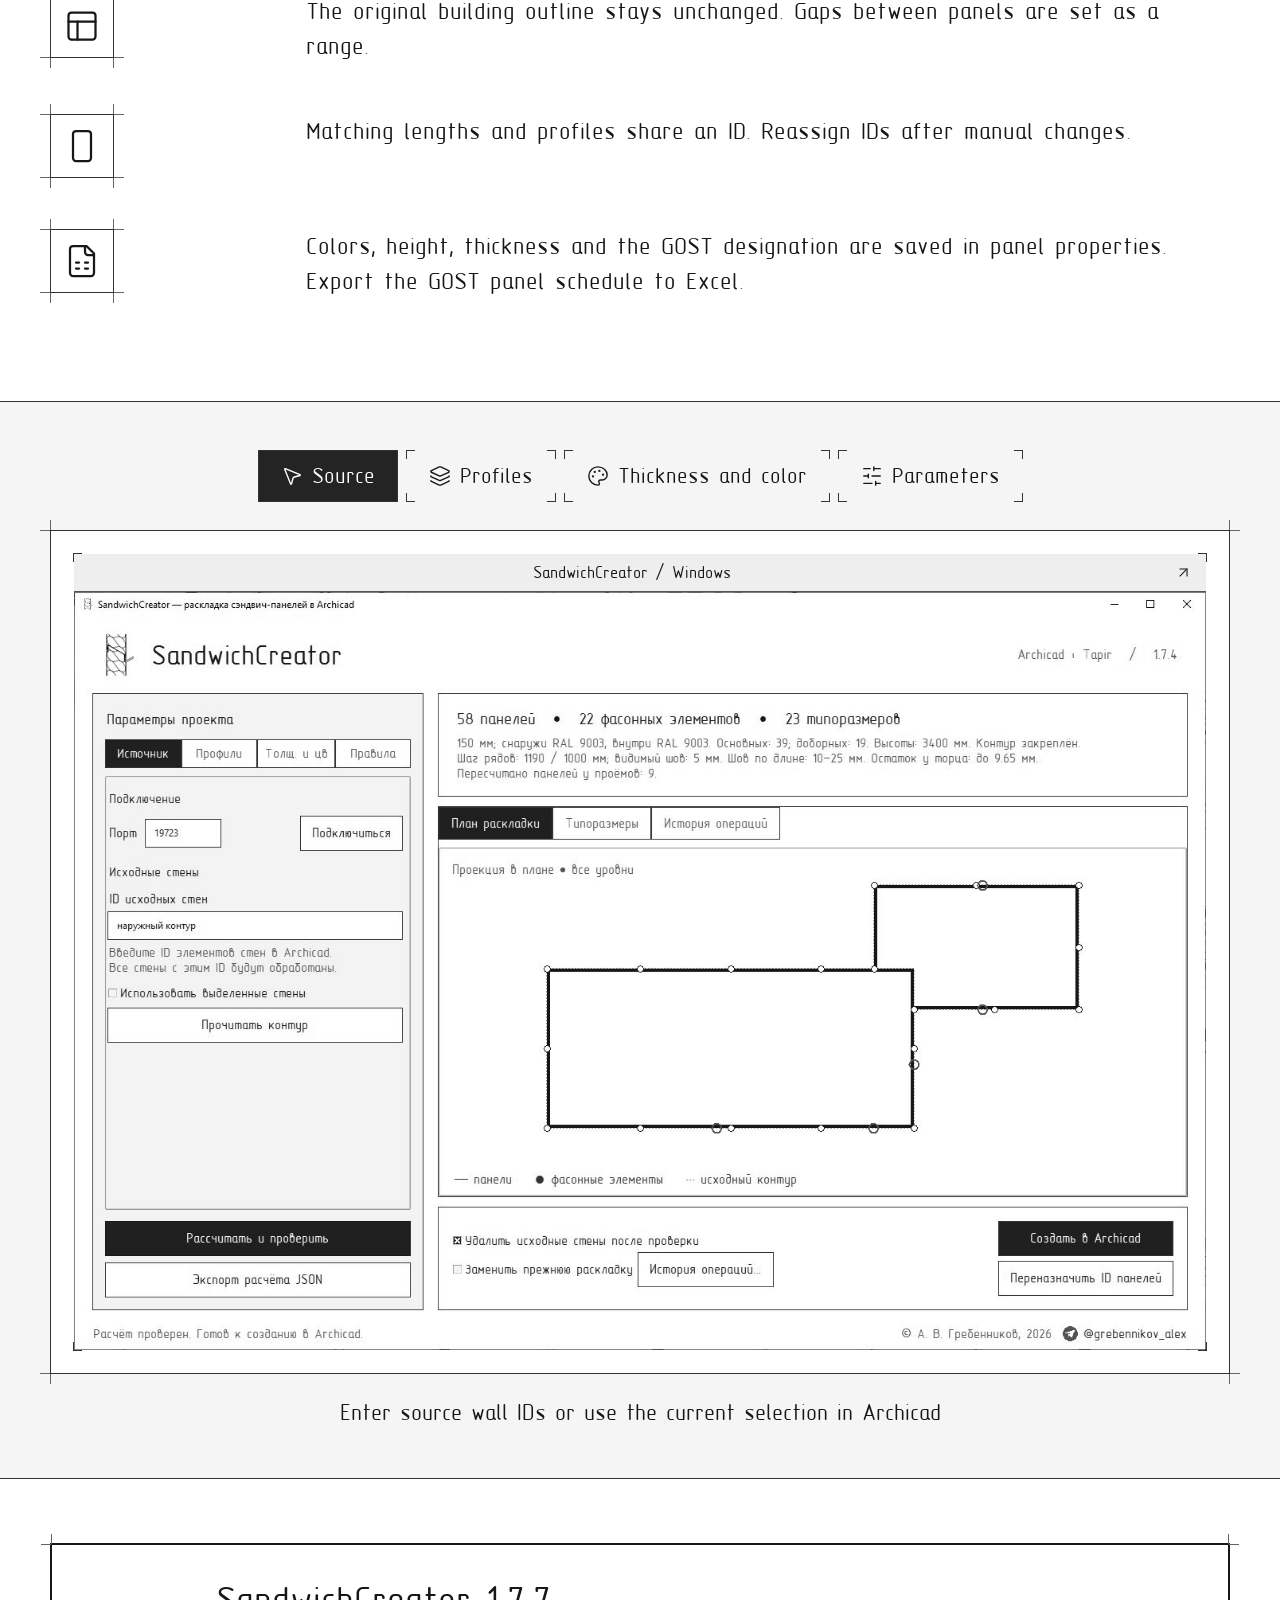
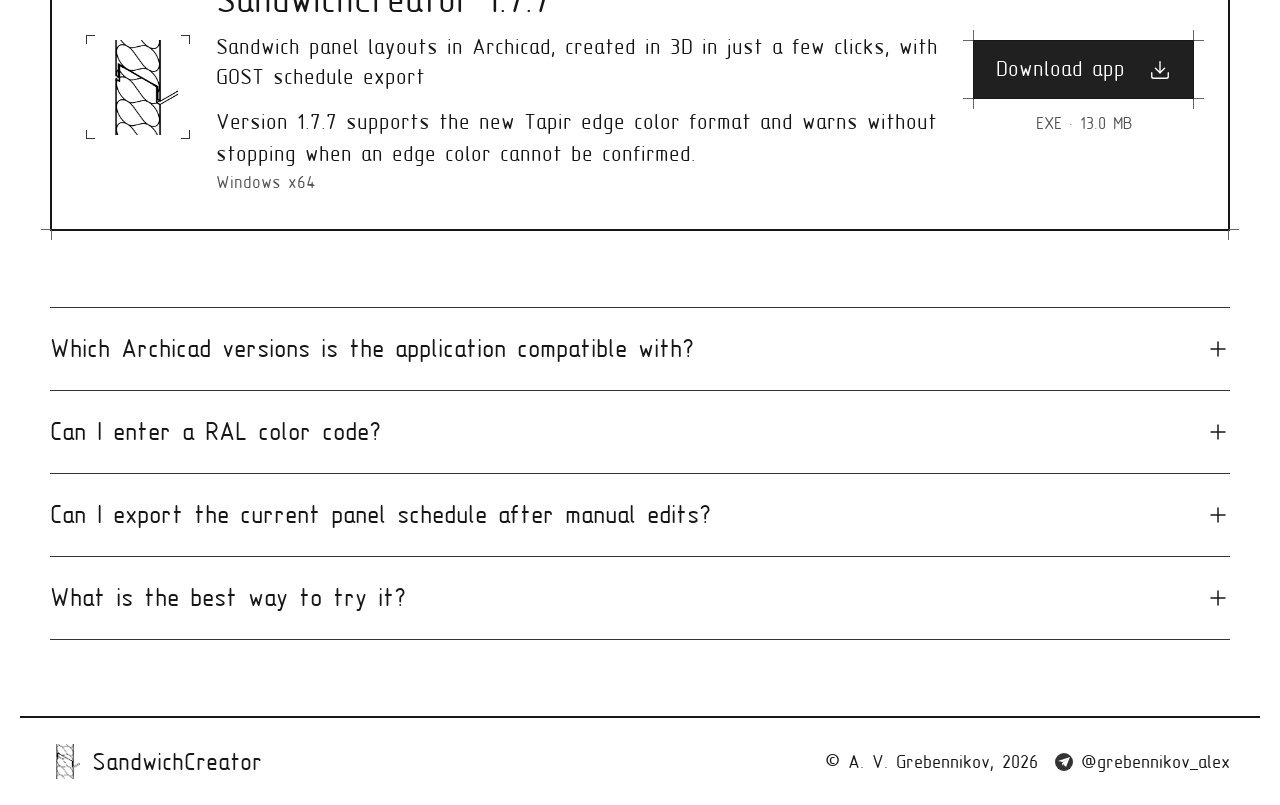
==== commit 1cb0b3c5: "Publish bilingual SandwichCreator presentation website" ====
--- a/docs/en/index.html
+++ b/docs/en/index.html
@@ -50,8 +50,8 @@
   "inLanguage": "en-US",
   "applicationCategory": "DesignApplication",
   "operatingSystem": "Windows x64",
-  "softwareVersion": "1.7.6",
-  "downloadUrl": "https://grebennikovalex.github.io/SandwichCreator/downloads/SandwichCreator-1.7.6.exe",
+  "softwareVersion": "1.7.7",
+  "downloadUrl": "https://grebennikovalex.github.io/SandwichCreator/downloads/SandwichCreator-1.7.7.exe",
   "image": "https://grebennikovalex.github.io/SandwichCreator/assets/sc_05.jpg?v=21d371a65170",
   "author": {
     "@type": "Person",
@@ -120,7 +120,7 @@
   <path d="M12 5v14" />
   <path d="m19 12-7 7-7-7" />
 </svg></a></div>
-        <div class="hero-details"><span>Windows x64</span><span>Version 1.7.6</span></div>
+        <div class="hero-details"><span>Windows x64</span><span>Version 1.7.7</span></div>
       </div>
       <section class="project-carousel" id="project-carousel" aria-roledescription="carousel" aria-label="SandwichCreator model and details" tabindex="0">
         <div class="carousel-top"><span>Model and details</span><span id="carousel-count">01 / 04</span></div>
@@ -276,7 +276,7 @@
 </svg></div><img id="interface-image" src="../assets/sc_10.jpg?v=927225c61498" width="1422" height="952" alt="SandwichCreator interface: selecting source walls by ID or selection" loading="lazy"></div></div>
       <p class="screen-caption" id="screen-caption">Enter source wall IDs or use the current selection in Archicad</p>
     </div></section>
-<section class="container download-section" id="download"><div class="download-card"><div class="download-icon" aria-hidden="true"><img src="../assets/sc_05.jpg?v=21d371a65170" width="88" height="88" alt=""></div><div class="download-copy"><h2>SandwichCreator 1.7.6</h2><p class="download-description">Sandwich panel layouts in Archicad, created in 3D in just a few clicks, with GOST schedule export</p><p class="release-note">Version 1.7.6 automatically suspends groups during operations and restores the original mode after completion or an error.</p><p>Windows x64</p></div><div class="download-action"><a class="button primary" href="../downloads/SandwichCreator-1.7.6.exe" download>Download app <svg aria-hidden="true" focusable="false"
+<section class="container download-section" id="download"><div class="download-card"><div class="download-icon" aria-hidden="true"><img src="../assets/sc_05.jpg?v=21d371a65170" width="88" height="88" alt=""></div><div class="download-copy"><h2>SandwichCreator 1.7.7</h2><p class="download-description">Sandwich panel layouts in Archicad, created in 3D in just a few clicks, with GOST schedule export</p><p class="release-note">Version 1.7.7 supports the new Tapir edge color format and warns without stopping when an edge color cannot be confirmed.</p><p>Windows x64</p></div><div class="download-action"><a class="button primary" href="../downloads/SandwichCreator-1.7.7.exe" download>Download app <svg aria-hidden="true" focusable="false"
   class="lucide lucide-download"
   xmlns="http://www.w3.org/2000/svg"
   width="24"
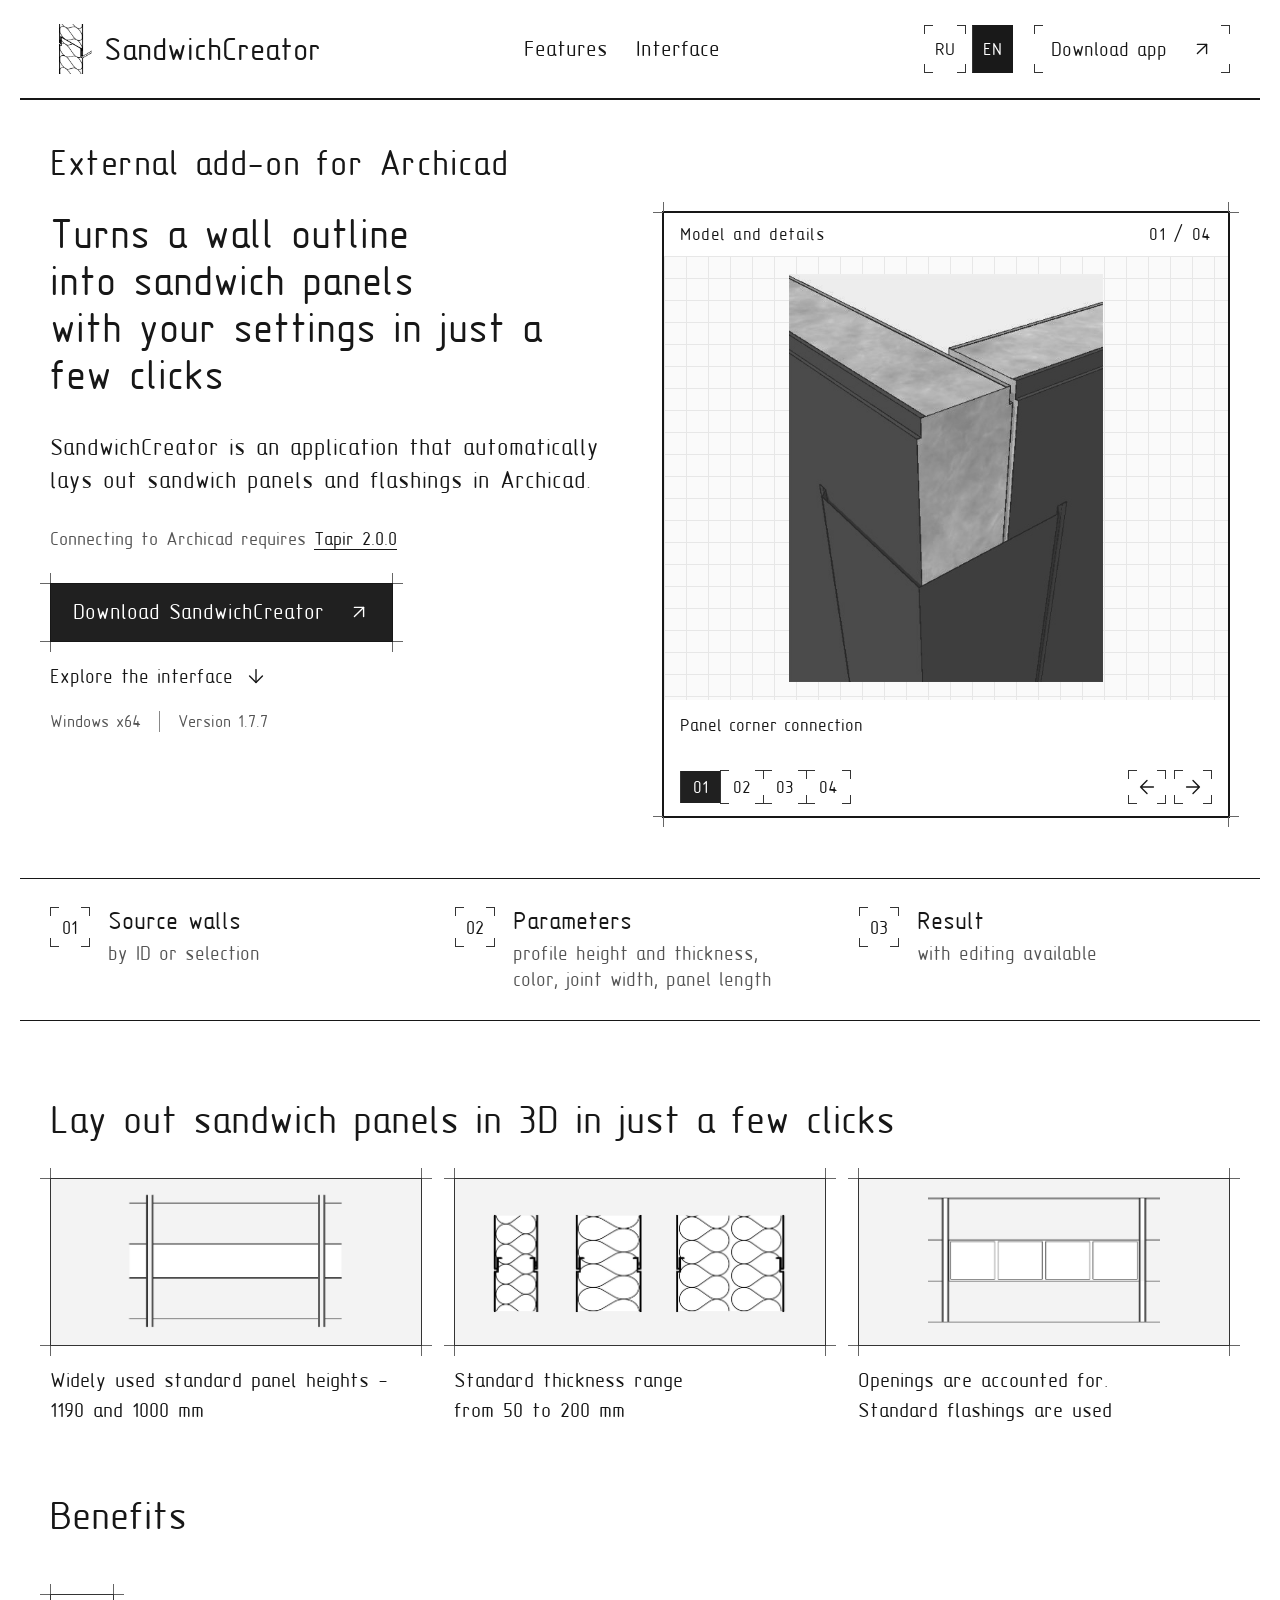
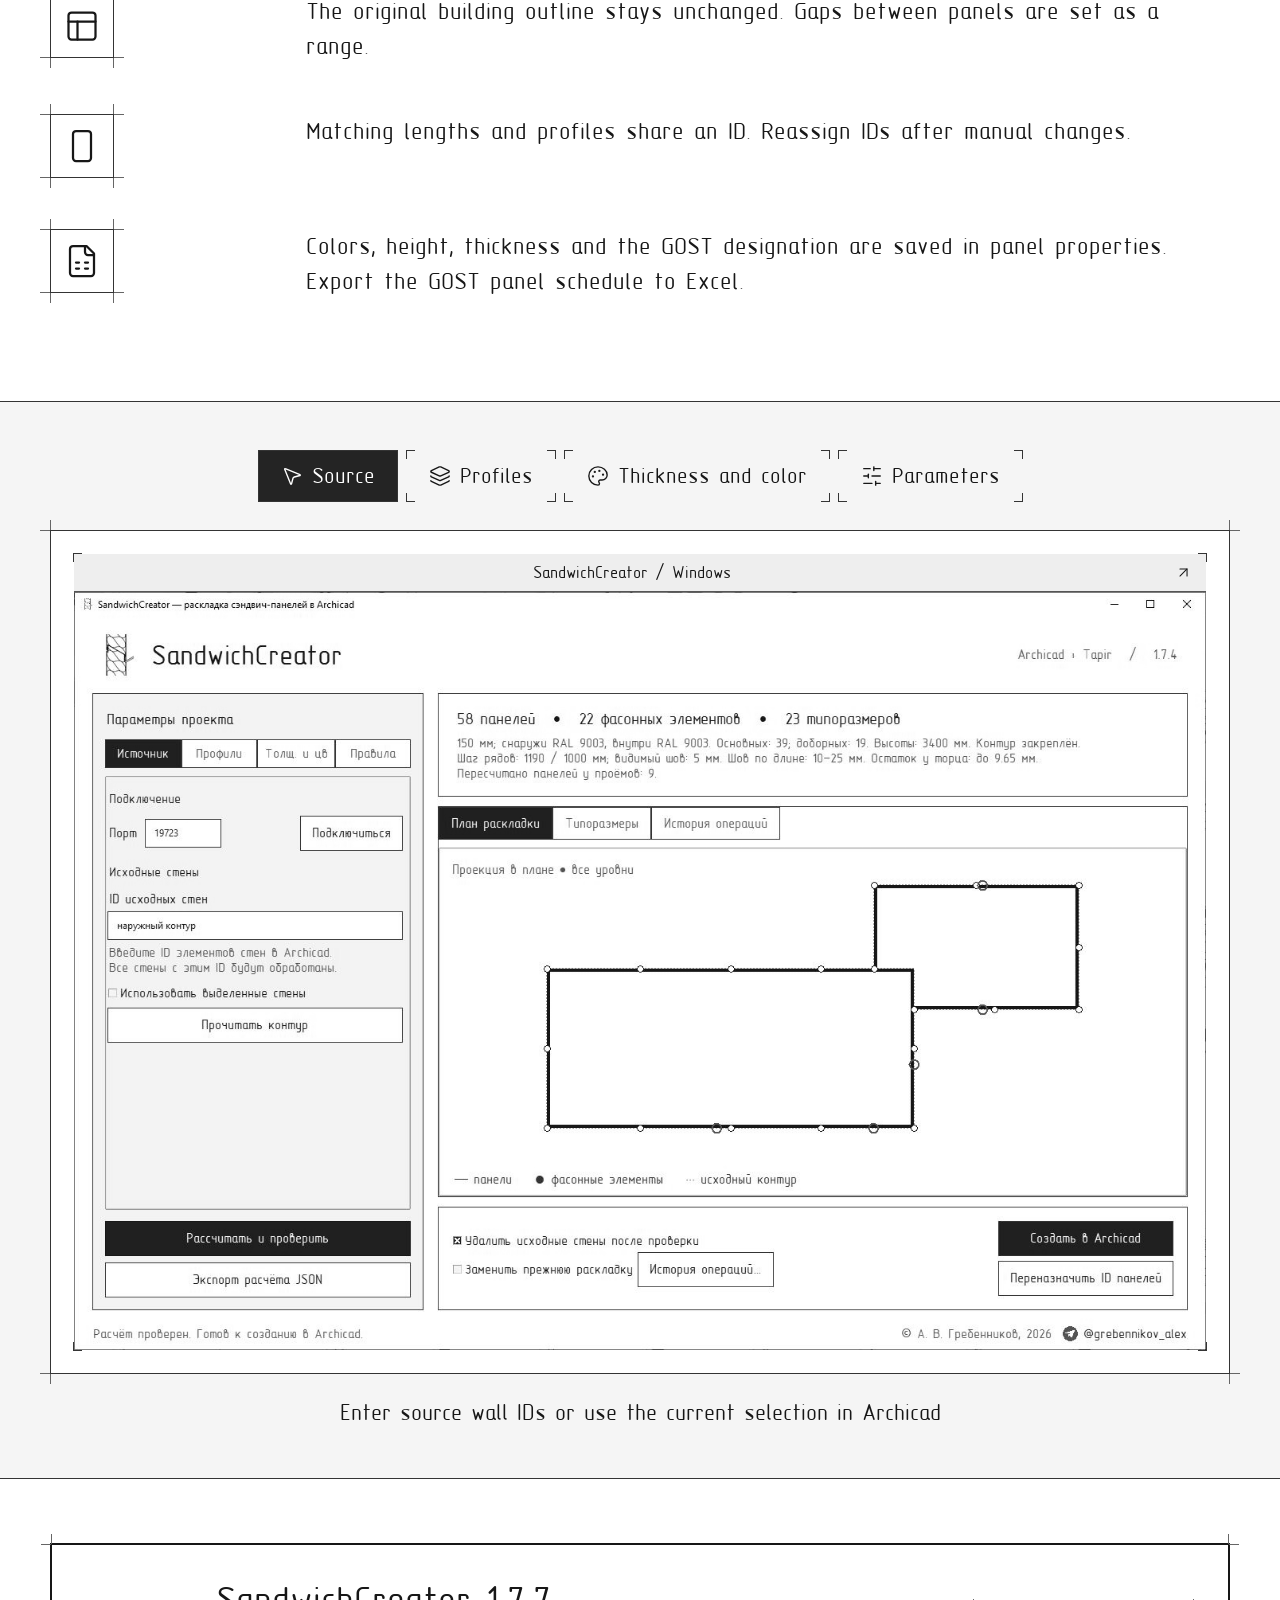
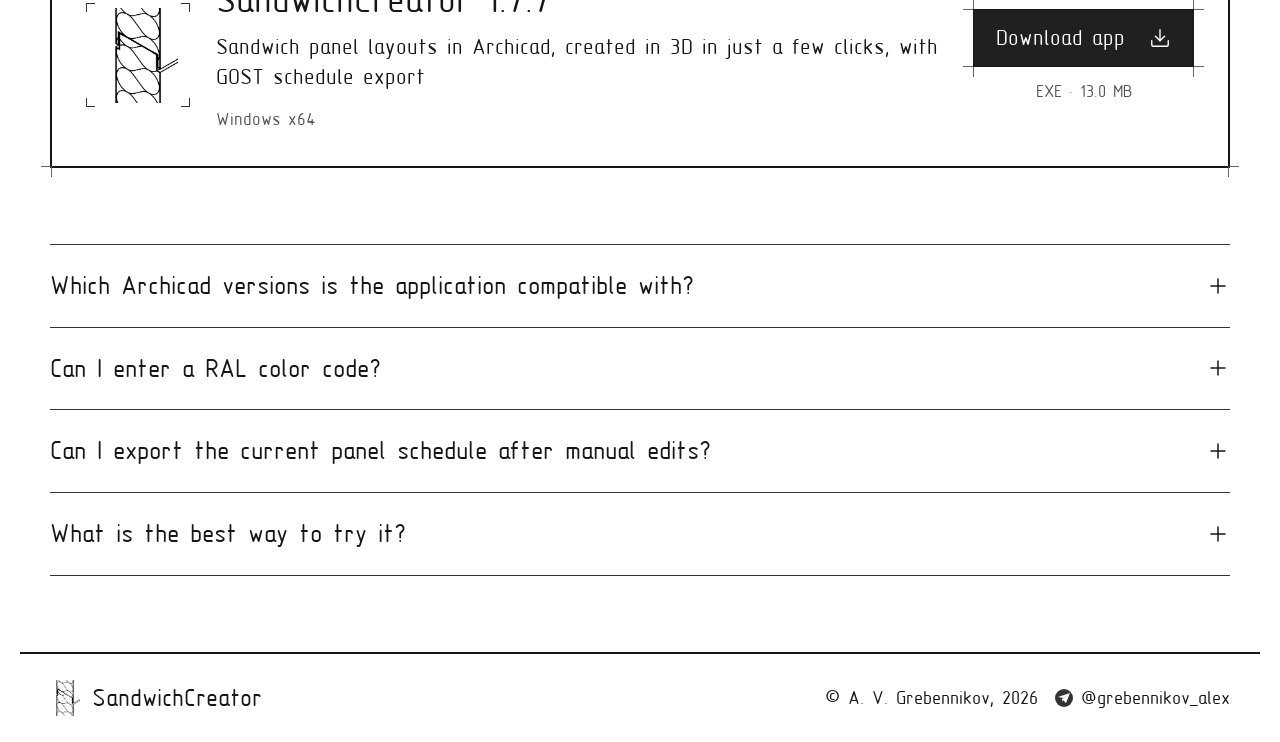
==== commit dc6afbc9: "Publish bilingual SandwichCreator presentation website" ====
--- a/docs/en/index.html
+++ b/docs/en/index.html
@@ -58,7 +58,7 @@
     "name": "A. V. Grebennikov",
     "url": "https://t.me/grebennikov_alex"
   },
-  "softwareRequirements": "Archicad 27; Tapir 2.0.0"
+  "softwareRequirements": "Archicad 27 or 28; Tapir 2.0.0"
 }
   </script>
   <!-- END SEO -->
@@ -276,7 +276,7 @@
 </svg></div><img id="interface-image" src="../assets/sc_10.jpg?v=927225c61498" width="1422" height="952" alt="SandwichCreator interface: selecting source walls by ID or selection" loading="lazy"></div></div>
       <p class="screen-caption" id="screen-caption">Enter source wall IDs or use the current selection in Archicad</p>
     </div></section>
-<section class="container download-section" id="download"><div class="download-card"><div class="download-icon" aria-hidden="true"><img src="../assets/sc_05.jpg?v=21d371a65170" width="88" height="88" alt=""></div><div class="download-copy"><h2>SandwichCreator 1.7.7</h2><p class="download-description">Sandwich panel layouts in Archicad, created in 3D in just a few clicks, with GOST schedule export</p><p class="release-note">Version 1.7.7 supports the new Tapir edge color format and warns without stopping when an edge color cannot be confirmed.</p><p>Windows x64</p></div><div class="download-action"><a class="button primary" href="../downloads/SandwichCreator-1.7.7.exe" download>Download app <svg aria-hidden="true" focusable="false"
+<section class="container download-section" id="download"><div class="download-card"><div class="download-icon" aria-hidden="true"><img src="../assets/sc_05.jpg?v=21d371a65170" width="88" height="88" alt=""></div><div class="download-copy"><h2>SandwichCreator 1.7.7</h2><p class="download-description">Sandwich panel layouts in Archicad, created in 3D in just a few clicks, with GOST schedule export</p><p>Windows x64</p></div><div class="download-action"><a class="button primary" href="../downloads/SandwichCreator-1.7.7.exe" download>Download app <svg aria-hidden="true" focusable="false"
   class="lucide lucide-download"
   xmlns="http://www.w3.org/2000/svg"
   width="24"
@@ -306,7 +306,7 @@
 >
   <path d="M5 12h14" />
   <path d="M12 5v14" />
-</svg></summary><p>The application works with Archicad 27 and Tapir 2.0.0. Compatibility with other versions has not been tested.</p></details><details><summary>Can I enter a RAL color code?<svg aria-hidden="true" focusable="false"
+</svg></summary><p>The application has been tested with Archicad 27 and 28. Tapir 2.0.0 is required to connect</p></details><details><summary>Can I enter a RAL color code?<svg aria-hidden="true" focusable="false"
   class="lucide lucide-plus"
   xmlns="http://www.w3.org/2000/svg"
   width="24"
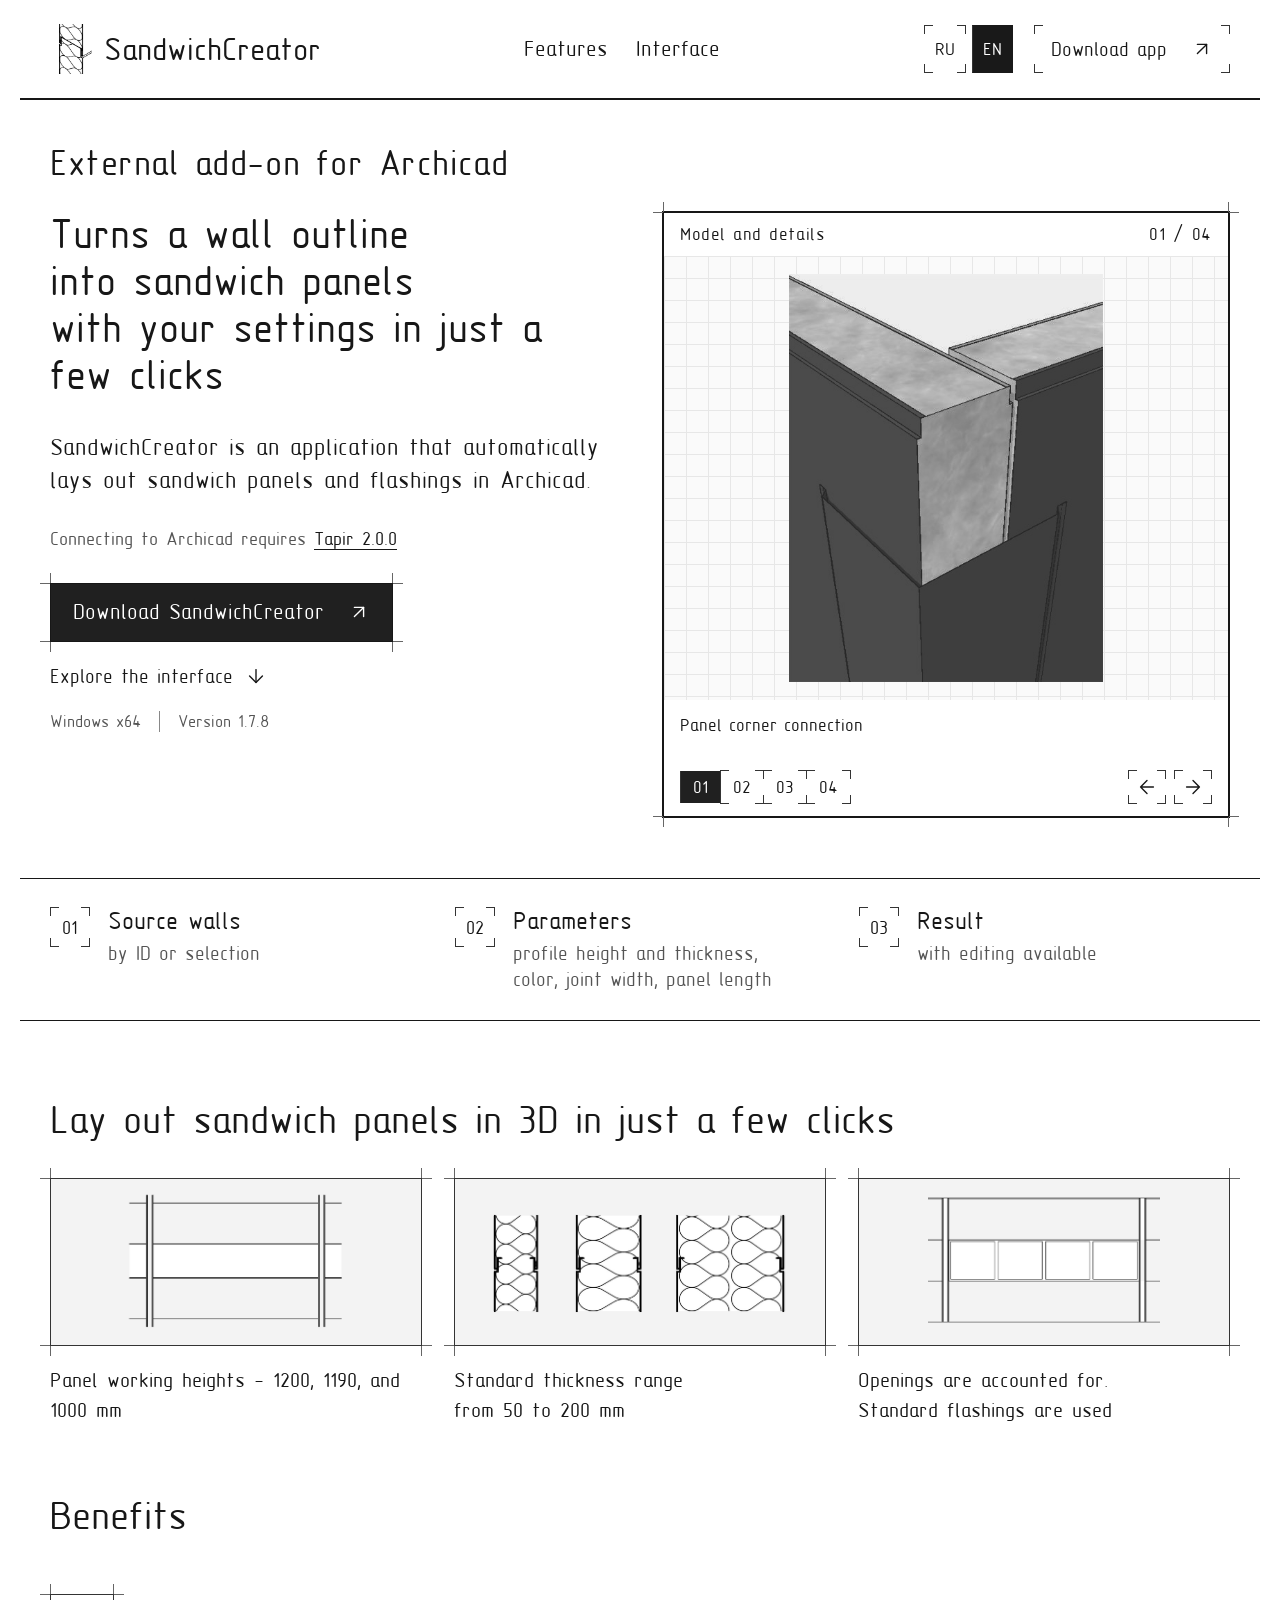
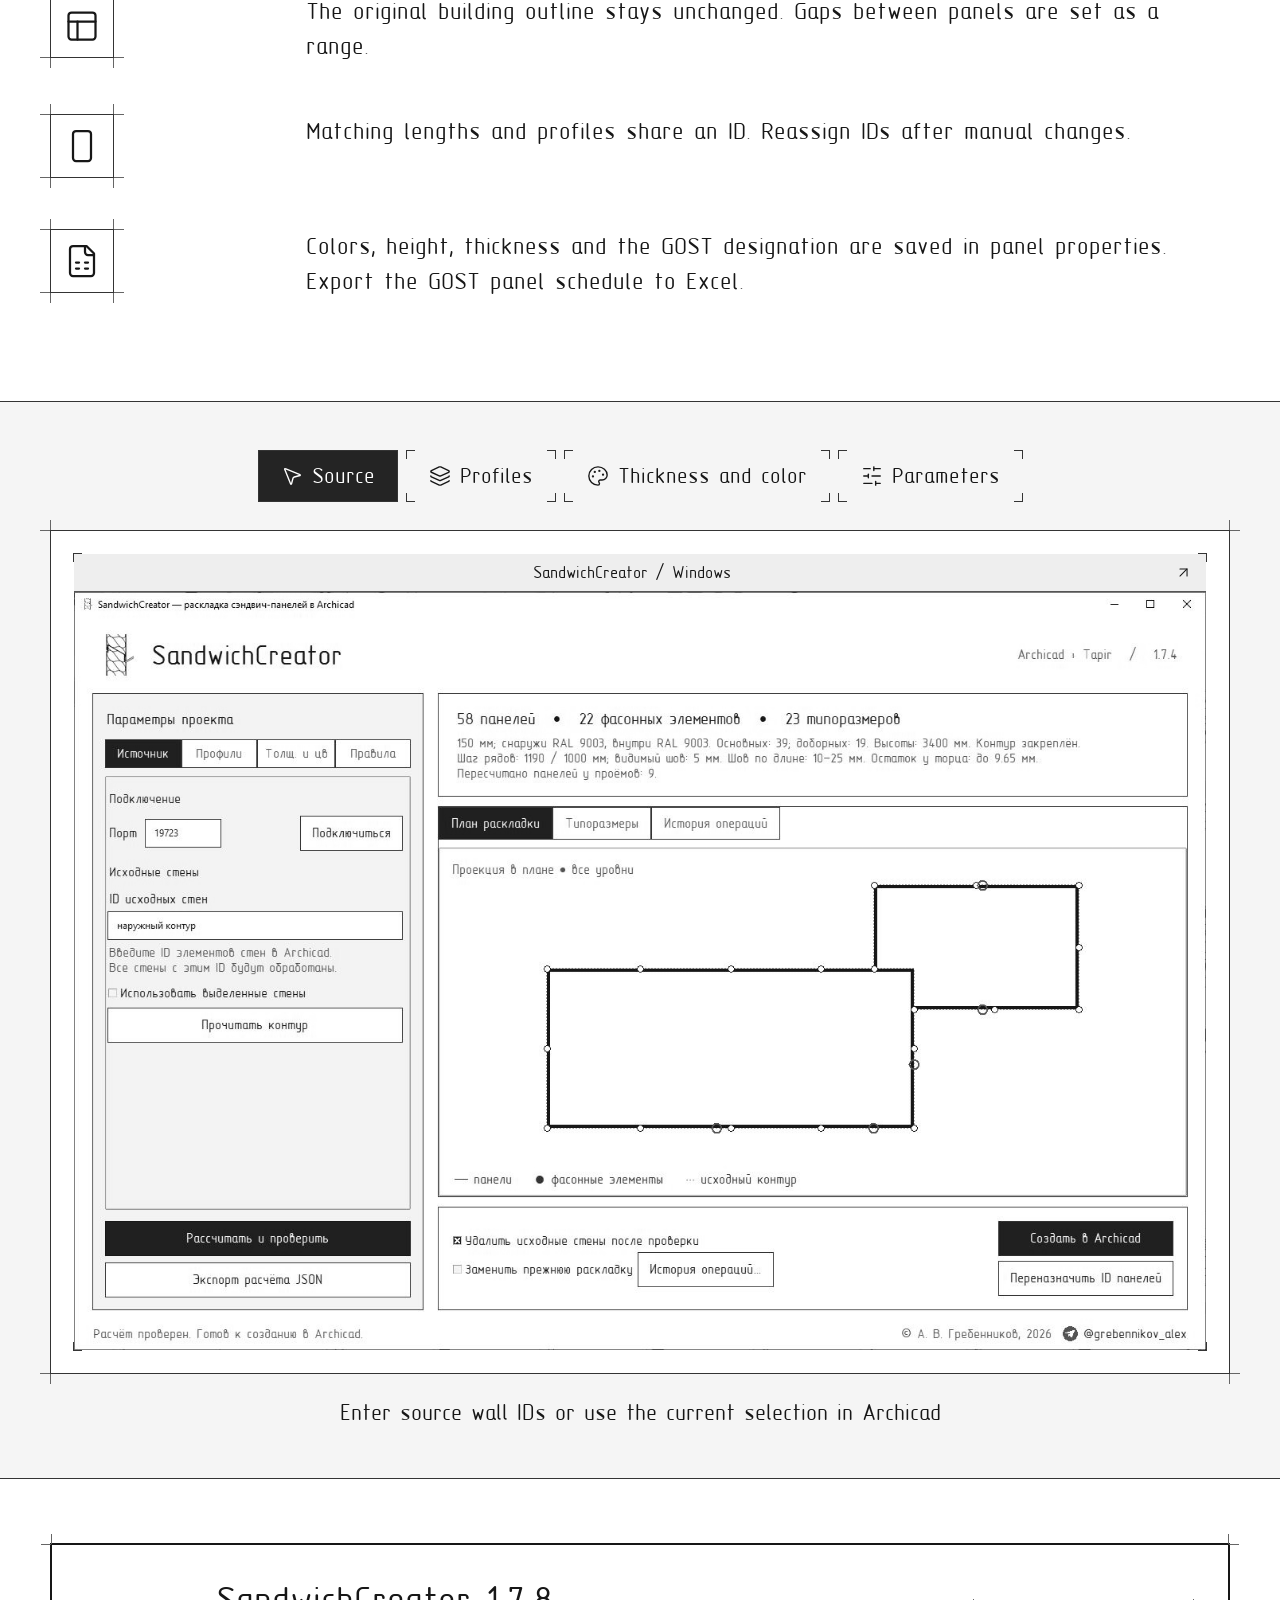
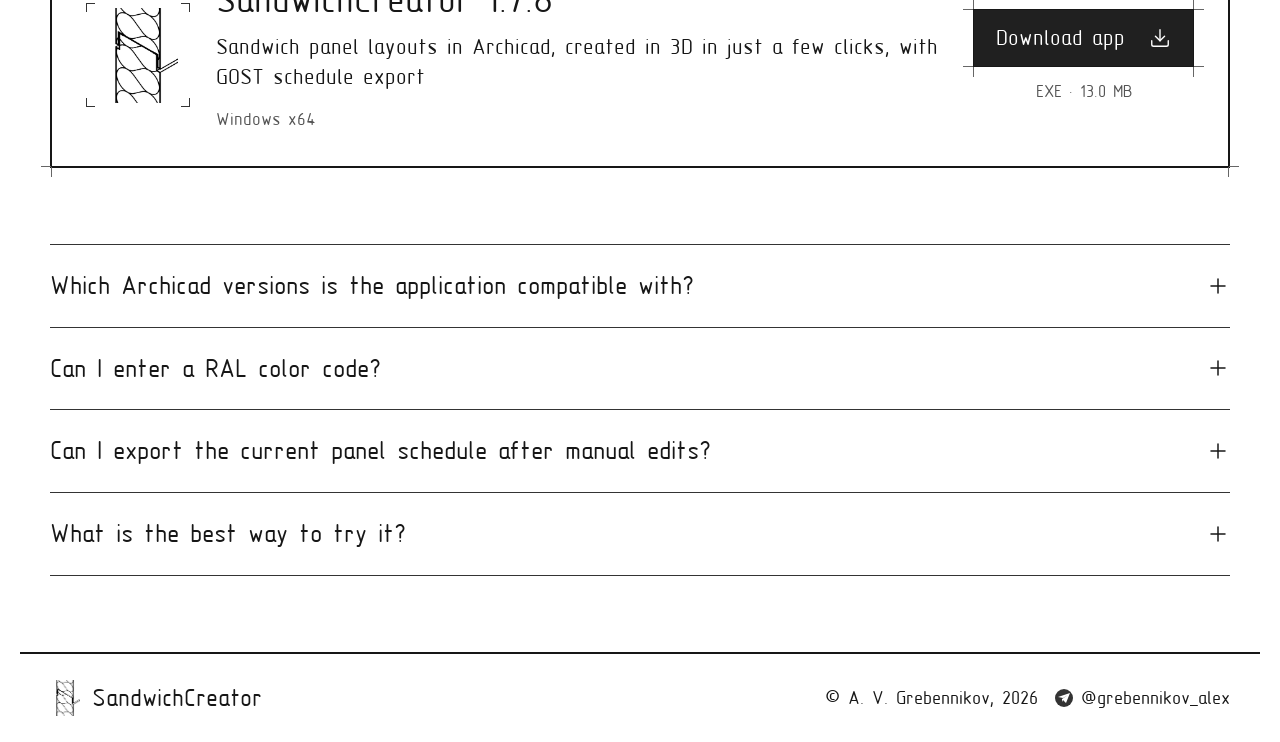
==== commit f109ff50: "Publish bilingual SandwichCreator presentation website" ====
--- a/docs/en/index.html
+++ b/docs/en/index.html
@@ -50,8 +50,8 @@
   "inLanguage": "en-US",
   "applicationCategory": "DesignApplication",
   "operatingSystem": "Windows x64",
-  "softwareVersion": "1.7.7",
-  "downloadUrl": "https://grebennikovalex.github.io/SandwichCreator/downloads/SandwichCreator-1.7.7.exe",
+  "softwareVersion": "1.7.8",
+  "downloadUrl": "https://grebennikovalex.github.io/SandwichCreator/downloads/SandwichCreator-1.7.8.exe",
   "image": "https://grebennikovalex.github.io/SandwichCreator/assets/sc_05.jpg?v=21d371a65170",
   "author": {
     "@type": "Person",
@@ -120,7 +120,7 @@
   <path d="M12 5v14" />
   <path d="m19 12-7 7-7-7" />
 </svg></a></div>
-        <div class="hero-details"><span>Windows x64</span><span>Version 1.7.7</span></div>
+        <div class="hero-details"><span>Windows x64</span><span>Version 1.7.8</span></div>
       </div>
       <section class="project-carousel" id="project-carousel" aria-roledescription="carousel" aria-label="SandwichCreator model and details" tabindex="0">
         <div class="carousel-top"><span>Model and details</span><span id="carousel-count">01 / 04</span></div>
@@ -136,7 +136,7 @@
     <section class="features container section" id="features">
       <div class="section-heading"><h2>Lay out sandwich panels in 3D in just a few clicks</h2></div>
       <div class="feature-grid">
-        <article class="feature"><div class="feature-art feature-image" aria-hidden="true"><img src="../assets/sc_07.jpg" width="1005" height="663" alt="" loading="lazy"></div><p>Widely used standard panel heights - 1190 and 1000 mm</p></article>
+        <article class="feature"><div class="feature-art feature-image" aria-hidden="true"><img src="../assets/sc_07.jpg" width="1005" height="663" alt="" loading="lazy"></div><p>Panel working heights - 1200, 1190, and 1000 mm</p></article>
         <article class="feature"><div class="feature-art feature-image" aria-hidden="true"><img src="../assets/sc_06.jpg?v=5594e55ec12f" width="1442" height="605" alt="" loading="lazy"></div><p>Standard thickness range<br>from 50 to 200 mm</p></article>
         <article class="feature"><div class="feature-art feature-image" aria-hidden="true"><img src="../assets/sc_08.jpg" width="1043" height="656" alt="" loading="lazy"></div><p>Openings are accounted for.<br>Standard flashings are used</p></article>
       </div>
@@ -276,7 +276,7 @@
 </svg></div><img id="interface-image" src="../assets/sc_10.jpg?v=927225c61498" width="1422" height="952" alt="SandwichCreator interface: selecting source walls by ID or selection" loading="lazy"></div></div>
       <p class="screen-caption" id="screen-caption">Enter source wall IDs or use the current selection in Archicad</p>
     </div></section>
-<section class="container download-section" id="download"><div class="download-card"><div class="download-icon" aria-hidden="true"><img src="../assets/sc_05.jpg?v=21d371a65170" width="88" height="88" alt=""></div><div class="download-copy"><h2>SandwichCreator 1.7.7</h2><p class="download-description">Sandwich panel layouts in Archicad, created in 3D in just a few clicks, with GOST schedule export</p><p>Windows x64</p></div><div class="download-action"><a class="button primary" href="../downloads/SandwichCreator-1.7.7.exe" download>Download app <svg aria-hidden="true" focusable="false"
+<section class="container download-section" id="download"><div class="download-card"><div class="download-icon" aria-hidden="true"><img src="../assets/sc_05.jpg?v=21d371a65170" width="88" height="88" alt=""></div><div class="download-copy"><h2>SandwichCreator 1.7.8</h2><p class="download-description">Sandwich panel layouts in Archicad, created in 3D in just a few clicks, with GOST schedule export</p><p>Windows x64</p></div><div class="download-action"><a class="button primary" href="../downloads/SandwichCreator-1.7.8.exe" download>Download app <svg aria-hidden="true" focusable="false"
   class="lucide lucide-download"
   xmlns="http://www.w3.org/2000/svg"
   width="24"
